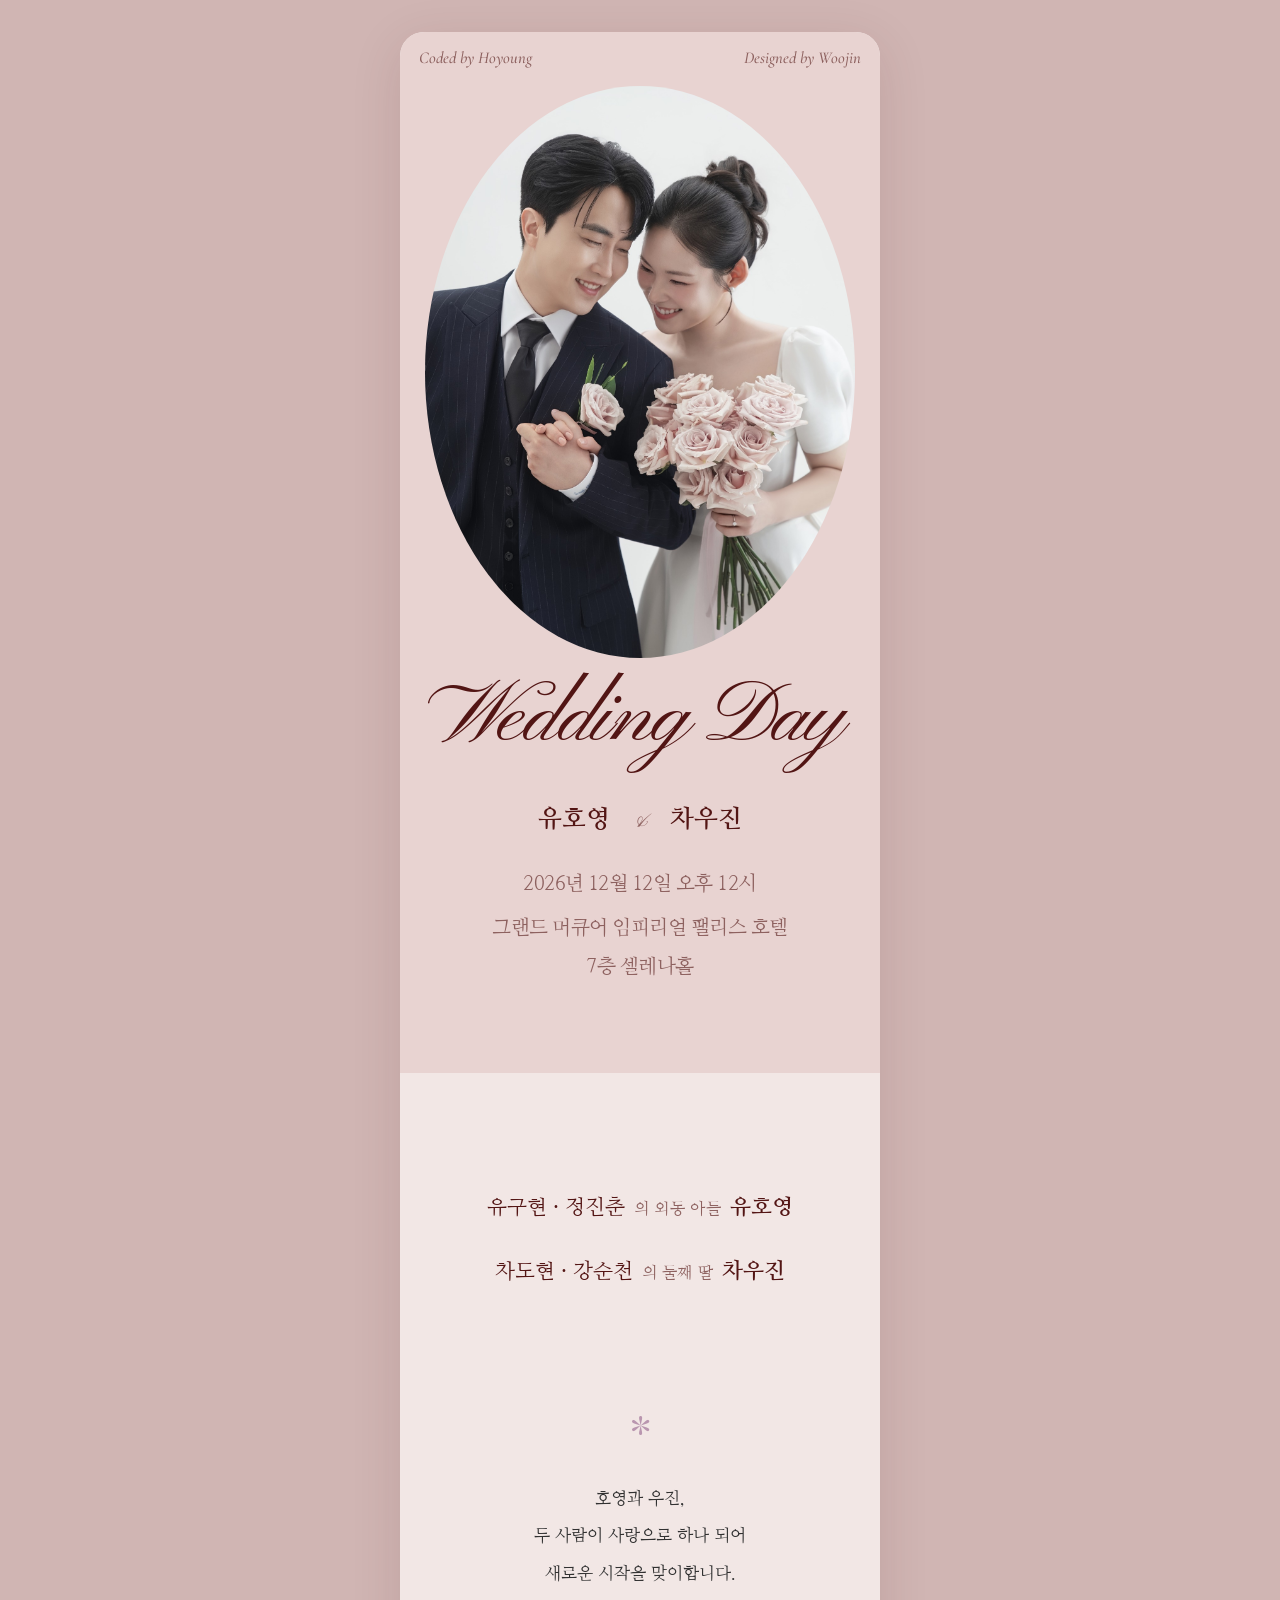
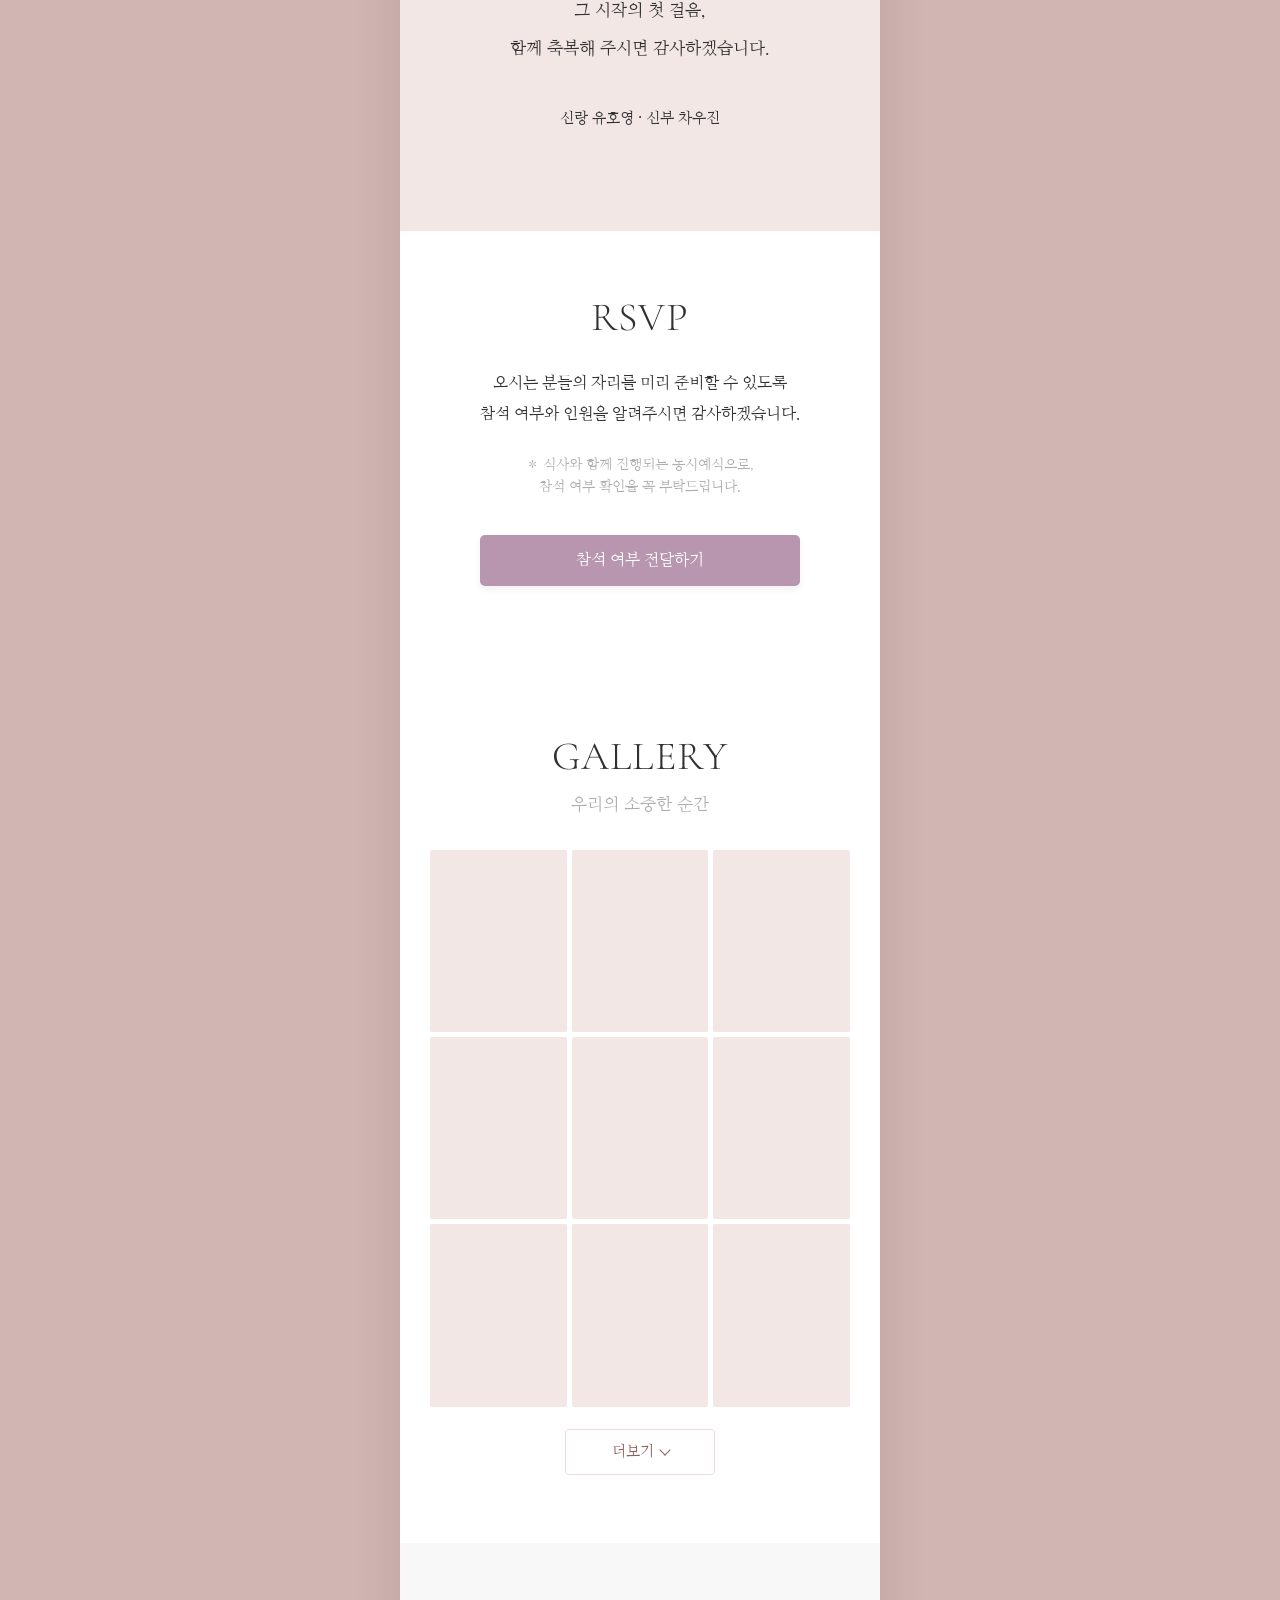
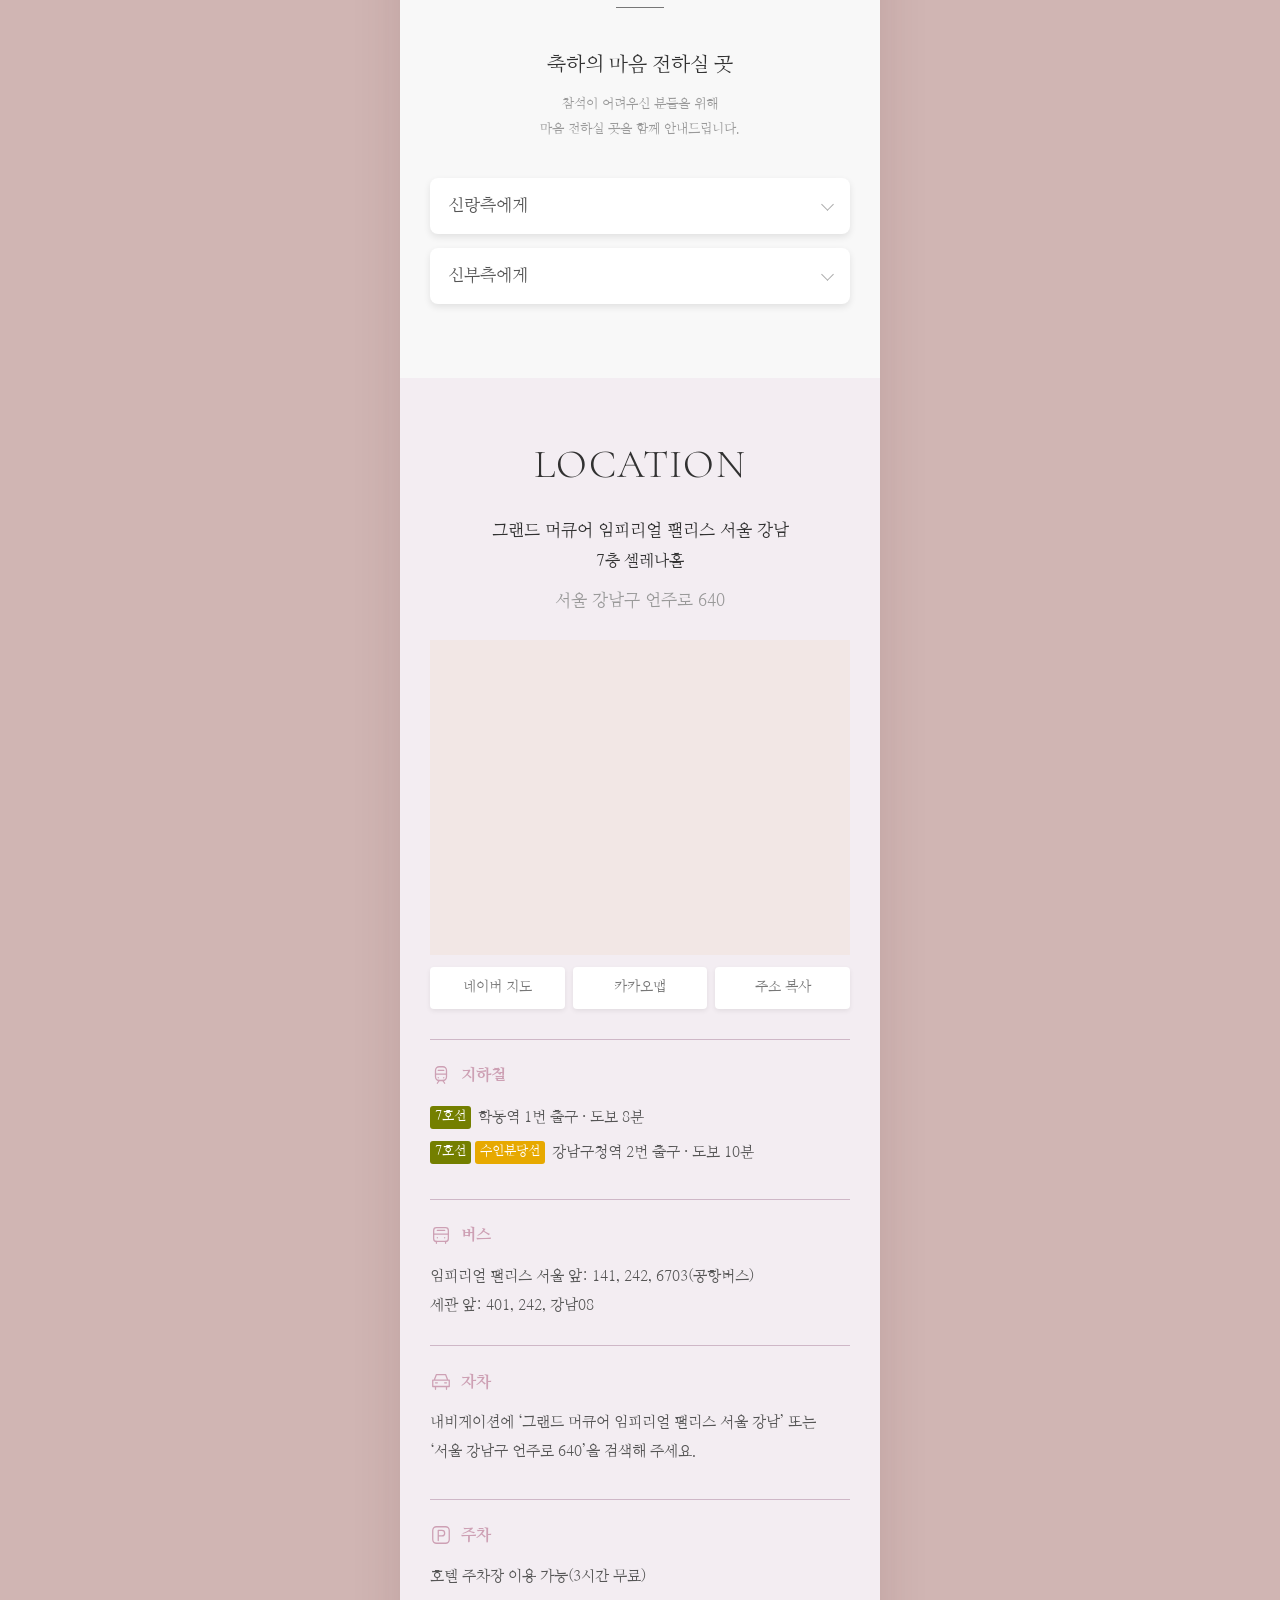
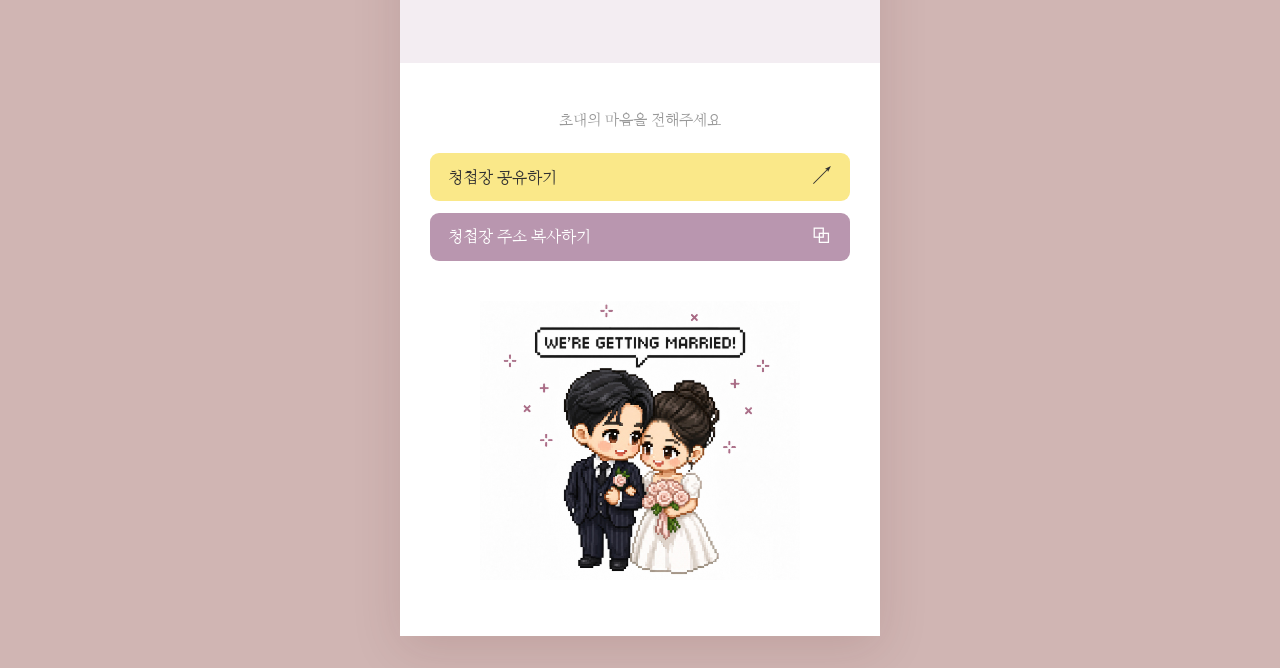
==== index.html @ f1e8968b "Add files via upload" ====
<!doctype html><html lang="ko"><head><meta charset="utf-8"><meta name="viewport" content="width=device-width,initial-scale=1"><title>호영과 우진, 결혼합니다</title><meta name="description" content="유호영 · 차우진의 결혼식에 초대합니다. 2026년 12월 12일 토요일 오후 12시, 그랜드 머큐어 임피리얼 팰리스 호텔 7층 셀레나홀.">
<link rel="canonical" href="https://hoyoung-woojin.github.io/wedding-invitation/">
<meta property="og:type" content="website"><meta property="og:locale" content="ko_KR"><meta property="og:title" content="호영과 우진, 결혼합니다"><meta property="og:description" content="2026년 12월 12일 토요일 오후 12시 · 그랜드 머큐어 임피리얼 팰리스 호텔 7층 셀레나홀"><meta property="og:url" content="https://hoyoung-woojin.github.io/wedding-invitation/"><meta property="og:image" content="https://hoyoung-woojin.github.io/wedding-invitation/images/share-card.png"><meta property="og:image:width" content="1200"><meta property="og:image:height" content="630"><meta property="og:image:alt" content="호영과 우진의 결혼식, 2026년 12월 12일 오후 12시"><meta name="twitter:card" content="summary_large_image"><meta name="twitter:title" content="호영과 우진, 결혼합니다"><meta name="twitter:description" content="2026년 12월 12일 토요일 오후 12시"><meta name="twitter:image" content="https://hoyoung-woojin.github.io/wedding-invitation/images/share-card.png">
<style>

@import url('https://fonts.googleapis.com/css2?family=Cormorant:ital,wght@1,500&family=Cormorant+Garamond:wght@300&family=Pinyon+Script&display=swap');

@import url('https://fonts.googleapis.com/css2?family=Nanum+Myeongjo:wght@400;700;800&display=swap');



*{box-sizing:border-box}body{margin:0;background:#d0b5b3;color:#531514;font-family:Georgia,'Noto Serif KR',serif}main{max-width:480px;margin:32px auto;background:#f2e7e5;border-radius:24px 24px 0 0;min-height:90vh;text-align:center;box-shadow:0 12px 50px #53151420}header{padding:70px 24px;background:#e8d3d1;border-radius:inherit}h1{font-size:calc(48px + 2pt);font-weight:400;font-style:italic;margin:12px 0 32px}h2{font-weight:400}p{line-height:1.8}section{padding:38px 24px;background:white}button,input,select,textarea{font:inherit}button{cursor:pointer;min-height:46px;padding:10px 18px;border-radius:9px;border:1px solid #8d615f;background:white;color:#531514}button.primary{background:#8d615f;color:white;border-color:#8d615f}dialog{width:min(440px,calc(100% - 28px));max-height:90dvh;border:0;border-radius:16px;padding:26px;color:#313131;background:#fff;overflow:auto}dialog::backdrop{background:rgba(0,0,0,.5)}dialog h2{text-align:center;margin-top:0;font-size:calc(30px + 2pt)}label{display:block;margin:16px 0 6px;font-size:calc(14px + 2pt)}input,select,textarea{display:block;width:100%;border:1px solid #d9cfcc;border-radius:7px;padding:12px;background:white;color:#313131}fieldset{padding:0;border:0;margin:14px 0}legend{font-size:calc(14px + 2pt);margin-bottom:7px}.options{display:flex;gap:8px}.options label{flex:1;margin:0;display:flex;align-items:center;gap:7px;padding:12px;border:1px solid #d9cfcc;border-radius:7px}.options input{width:auto}small{display:block;line-height:1.6;color:#777}.actions{display:flex;gap:10px;margin-top:22px}.actions button{flex:1}.consent{display:flex;align-items:flex-start;gap:8px;line-height:1.5}.consent input{width:auto;margin-top:4px}#status{line-height:1.6;font-size:calc(14px + 2pt)}button:disabled{opacity:.6;cursor:wait}[hidden]{display:none!important}@media(max-width:500px){main{margin:0;border-radius:0}header{padding-top:54px}}







body{font-family:'Nanum Myeongjo',serif}header h1{font-family:'Pinyon Script',cursive;font-style:normal;color:#521514;font-size:calc(64px + 2pt)}header h2{font-weight:700;font-size:calc(22px + 2pt)}header p{color:#8d615f;font-size:calc(14px + 2pt)}.credits{display:flex;justify-content:space-between;font-family:'Cormorant',serif;font-style:italic;font-size:calc(16px + 2pt);color:#8d615f;margin-bottom:35px}section h2{font-family:'Cormorant Garamond',serif;font-size:calc(38px + 2pt);font-weight:300;color:#313131}section p{font-size:calc(14px + 2pt);color:#313131}section small{color:#aeaeae}dialog{background:#f8f8f8;border-radius:5px;padding:30px 22px 22px;width:min(400px,calc(100% - 32px));max-height:88dvh}dialog h2{font-size:calc(19px + 2pt);margin:2px 0 14px}dialog>.intro{text-align:center;color:#b996af;font-size:calc(12px + 2pt);margin-bottom:24px}label,legend{color:#777;font-size:calc(12px + 2pt)}input,textarea{border:1px solid #eee;border-radius:5px;box-shadow:0 2px 5px #00000012;font-size:calc(14px + 2pt)}.options label{position:relative;justify-content:center;background:white;border-color:#eee;box-shadow:0 2px 5px #00000018;color:#999;font-size:calc(13px + 2pt)}.options label:has(input:checked){background:#b996af;border-color:#b996af;color:white}.options input{position:absolute;width:1px;height:1px;opacity:0}.options label:focus-within{outline:2px solid #8d615f;outline-offset:2px}button.primary{background:#b996af;border-color:#b996af}button{border-radius:5px}button:focus-visible{outline:2px solid #531514;outline-offset:3px}.counter{display:flex;align-items:center;justify-content:space-between;background:white;padding:10px 12px;border:1px solid #eee;border-radius:5px}.counter span{font-size:calc(13px + 2pt)}.counter-controls{display:flex;align-items:center;gap:15px}.counter button{padding:0;width:44px;min-height:44px;font-size:calc(22px + 2pt);color:#8d615f;border-color:#d0b5b3}.counter output{min-width:25px;text-align:center;font-size:calc(17px + 2pt)}.counter button:disabled{opacity:.35;cursor:default}#total{font-size:calc(12px + 2pt);color:#8d615f;margin:8px 0 14px}.privacy{margin-top:14px;font-size:calc(10px + 2pt)}.consent{font-size:calc(11px + 2pt)}.actions{margin-top:16px}.actions button{font-size:calc(13px + 2pt)}.actions #close{flex:0 0 80px;border-color:#ddd;color:#777}#status:empty{display:none}@media(max-width:500px){dialog{padding:26px 18px 18px}header h1{font-size:calc(58px + 2pt)}}



#welcome{width:min(360px,calc(100% - 40px));padding:38px 22px 16px;text-align:center;background:#fafafa;box-shadow:0 10px 35px #00000020}#welcome h2{color:#b996af;font-size:calc(21px + 2pt);margin:4px 0 16px}.welcome-note{color:#999;font-size:calc(13px + 2pt);line-height:1.8;margin:0 0 26px}.wedding-card{background:#e7dce8;padding:20px 18px 24px;border-radius:5px;color:#827b82;font-size:calc(14px + 2pt);line-height:1.9}.wedding-card .couple{font-size:calc(14px + 2pt);color:#555;margin:2px 0 18px}.couple span{padding:0 8px}.wedding-card hr{border:0;border-top:1px solid #d9ccdc;margin:0 0 18px}.wedding-card p{margin:16px 0}.wedding-card .primary{display:block;width:100%;margin-top:22px;font-size:calc(14px + 2pt)}#welcome-close{border:0;background:transparent;color:#999;margin:14px auto 0;min-width:90px;font-size:calc(14px + 2pt)}



.consent{display:grid;grid-template-columns:16px minmax(0,1fr);align-items:center;column-gap:8px;line-height:1.6;min-height:28px}.consent input[type="checkbox"]{display:block;width:16px;height:16px;min-width:16px;margin:0;padding:0;box-shadow:none;border-radius:0;accent-color:#b996af}.consent span{display:block;margin:0;padding:0}



/* iPhone: keep editable controls at 16px to avoid focus zoom. */

#form input:not([type="checkbox"]):not([type="radio"]):not([type="hidden"]),#form textarea,#form select{font-size:calc(16px + 2pt)}

.privacy{display:block;width:100%;margin:18px 0 0;padding:0;font-size:calc(10px - 1pt + 2pt);color:#aaa;line-height:1.8;text-align:justify;overflow-wrap:anywhere}

@keyframes popup-fade-in{from{opacity:0;transform:translateY(8px)}to{opacity:1;transform:translateY(0)}}

@keyframes backdrop-fade-in{from{background-color:rgba(0,0,0,0)}to{background-color:rgba(0,0,0,.5)}}

dialog[open]{animation:popup-fade-in .4s ease-out both}dialog[open]::backdrop{animation:backdrop-fade-in .4s ease-out both}

@media(prefers-reduced-motion:reduce){dialog[open],dialog[open]::backdrop{animation:none}}



#phone::placeholder{font-size:calc(13px + 2pt);opacity:1;color:#999}

.privacy{padding:0 5px;letter-spacing:-.3px;word-break:keep-all;overflow-wrap:normal;text-align:justify}


/* 본문 1차: RSVP 모달 스타일은 기존 최종본 유지 */
.cover{padding:22px 26px 56px;background:#e8d3d1}.cover .credits{font-size:calc(17px + 2pt);margin:0 0 22px;gap:12px}.cover-photo{width:100%;max-width:320px;aspect-ratio:3/4;margin:0 auto;overflow:hidden;border-radius:50%;background:#f3e9e7;position:relative}.cover-photo img{display:block;width:100%;height:100%;object-fit:cover;object-position:center}.photo-placeholder{height:100%;display:flex;flex-direction:column;align-items:center;justify-content:center;gap:18px;color:#b18f8c;font-size:calc(12px + 2pt);letter-spacing:.03em;background:radial-gradient(ellipse at 40% 30%,#fff8f4,#eddbd7)}.photo-initials{font-family:'Cormorant',serif;font-style:italic;font-size:calc(52px + 2pt);font-weight:500;letter-spacing:0}.cover h1{position:relative;font-family:'Pinyon Script',cursive;font-size:calc(clamp(48px,13vw,66px) + 2pt);font-weight:400;line-height:1.15;margin:-12px 0 24px;color:#521514}.cover h2{font-size:calc(19px + 2pt);font-weight:700;margin:0 0 18px}.name-divider{font-family:'Cormorant',serif;font-style:italic;font-weight:500;font-size:calc(18px + 2pt);margin:0 9px}.cover p{font-size:calc(12px + 2pt);line-height:1.9;color:#8d615f}.cover-date{margin:0 0 7px}.cover-venue{margin:0}.family{background:#f2e7e5;padding:46px 16px 24px}.family p{display:flex;align-items:baseline;justify-content:center;gap:6px;flex-wrap:wrap;font-size:calc(12px + 2pt);line-height:1.9;color:#531514;margin:9px 0}.family .relationship{font-size:calc(10px + 2pt);color:#8d615f}.family strong{font-size:calc(13px + 2pt);font-weight:700}.invitation{background:#f2e7e5;padding:32px 18px 60px}.invitation-star{display:block;color:#b996af;font-size:calc(29px + 2pt);margin-bottom:23px}.invitation p{font-size:calc(14px + 2pt);line-height:2.1;color:#313131;margin:0}.invitation .signature{font-size:calc(12px + 2pt);margin-top:25px}.rsvp-section{padding:48px 20px 52px}.rsvp-section h2{margin:0 0 22px}.rsvp-section p{font-size:calc(13px + 2pt);line-height:1.9}.rsvp-section small{font-size:calc(11px + 2pt)}.rsvp-section button{width:min(100%,300px);margin-top:12px;font-size:calc(13px + 2pt)}
@media(max-width:500px){.cover{padding:20px 24px 48px}.cover .credits{font-size:calc(15px + 2pt)}.cover-photo{max-width:300px}.cover h1{font-size:calc(clamp(44px,13vw,62px) + 2pt)}.cover h2{font-size:calc(18px + 2pt)}}

.gallery-section{background:#fff;padding:48px 20px 52px}.gallery-section h2{margin:0 0 12px}.gallery-caption{font-size:calc(11px!important + 2pt);color:#aeaeae!important;margin:0 0 25px}.gallery-grid{display:grid;grid-template-columns:repeat(3,minmax(0,1fr));gap:6px}.gallery-thumb{border:0;border-radius:2px;padding:0;min-height:0;aspect-ratio:3/4;overflow:hidden;display:block;width:100%;background:#f2e7e5}.gallery-thumb img{display:block;width:100%;height:100%;object-fit:cover}.gallery-placeholder{width:100%;height:100%;display:flex;flex-direction:column;align-items:center;justify-content:center;gap:9px;background:linear-gradient(145deg,#f6edeb,#e8d3d1);color:#9f7f7c;font-size:calc(9px + 2pt)}.gallery-placeholder span{font-family:'Cormorant Garamond',serif;font-size:calc(27px + 2pt);font-weight:300}.gallery-thumb:nth-child(3n+2) .gallery-placeholder{background:linear-gradient(145deg,#eee7ed,#e1d2df)}#gallery-more{display:block;border:1px solid #e9dedc;border-radius:4px;margin:22px auto 0;padding:10px 22px;color:#8d615f;font-size:calc(12px + 2pt);width:150px}.gallery-reveal{animation:gallery-reveal .4s ease both}@keyframes gallery-reveal{from{opacity:0;transform:translateY(8px)}to{opacity:1;transform:translateY(0)}}#photo-modal{width:100vw;max-width:none;height:100dvh;max-height:none;margin:0;border-radius:0;padding:0;background:#171417;color:#fff;overflow:hidden}#photo-modal::backdrop{background:#171417}.photo-toolbar{position:absolute;top:0;left:0;right:0;z-index:2;display:flex;align-items:center;justify-content:space-between;padding:calc(10px + env(safe-area-inset-top)) 18px 10px;background:linear-gradient(#0008,transparent);font-size:calc(13px + 2pt)}.photo-toolbar button,.photo-navigation button{border:0;background:#ffffff15;color:white;min-height:44px;border-radius:4px}.photo-toolbar button{font-size:calc(13px + 2pt)}#photo-stage{width:100%;height:100%;display:flex;align-items:center;justify-content:center;padding:75px 18px 85px;touch-action:pan-y;user-select:none}#photo-stage img{display:block;max-width:100%;max-height:100%;object-fit:contain}#photo-stage .gallery-placeholder{width:min(100%,440px);height:auto;aspect-ratio:3/4;max-height:100%;border-radius:3px;font-size:calc(13px + 2pt)}#photo-stage .gallery-placeholder span{font-size:calc(60px + 2pt)}.photo-navigation{position:absolute;bottom:calc(20px + env(safe-area-inset-bottom));left:0;right:0;display:flex;justify-content:center;gap:26px}.photo-navigation button{width:54px;font-size:calc(30px + 2pt);padding:0}
@media(prefers-reduced-motion:reduce){.gallery-reveal{animation:none}}

.account-section{padding:48px 24px 50px;background:#f2e7e5;color:#531514}.account-section #account-heading{font-family:'Nanum Myeongjo',serif;font-size:calc(20px + 2pt);color:#531514;font-weight:400;margin:0 0 18px}.account-intro{font-size:calc(12px!important + 2pt);color:#8d615f!important;margin:0 0 28px}.account-group{border:1px solid #dfcecb;border-radius:5px;background:#fbf7f6;margin:10px 0;text-align:left;overflow:hidden}.account-group summary{display:flex;align-items:center;justify-content:space-between;cursor:pointer;list-style:none;padding:16px 18px;min-height:50px;font-size:calc(13px + 2pt);color:#531514}.account-group summary::-webkit-details-marker{display:none}.account-group summary::after{content:'+';font-size:calc(19px + 2pt);color:#8d615f}.account-group[open] summary::after{content:'−'}.account-group summary:focus-visible{outline:2px solid #8d615f;outline-offset:-3px}.account-list{padding:0 16px}.account-row{display:grid;grid-template-columns:minmax(0,1fr) auto;gap:12px;align-items:center;padding:15px 0;border-top:1px solid #eadeda}.account-person{display:block;color:#531514;font-size:calc(12px + 2pt);margin-bottom:7px}.account-number{display:block;color:#8d615f;font-size:calc(12px + 2pt);line-height:1.6;overflow-wrap:anywhere}.account-copy{padding:7px 12px;min-height:44px;border:1px solid #d8c4c1;color:#8d615f;background:transparent;font-size:calc(11px + 2pt)}.account-pending{font-size:calc(11px + 2pt);color:#aaa}.account-status{font-size:calc(12px!important + 2pt);color:#8d615f!important;line-height:1.7;margin:14px 0 0}.account-status:empty{display:none}#account-manual{text-align:left;margin-top:12px}#account-manual label{font-size:calc(11px + 2pt);color:#8d615f}#account-copy-text{font-size:calc(16px + 2pt);user-select:text}

.location-section{background:#fff;padding:48px 24px 52px}.location-section h2{margin:0 0 24px}.location-venue{font-size:calc(14px!important + 2pt);line-height:1.9;color:#313131!important;margin:0 0 10px}.location-venue span{font-size:calc(13px + 2pt)}.location-address{font-size:calc(12px!important + 2pt);color:#999!important;margin:0 0 24px}.location-map{width:100%;aspect-ratio:4/3;background:#f2e7e5;border-radius:4px;overflow:hidden}.location-map iframe{border:0;width:100%;height:100%;display:block}.map-buttons{display:grid;grid-template-columns:repeat(3,minmax(0,1fr));gap:6px;margin-top:12px}.map-buttons a,.map-buttons button{display:flex;align-items:center;justify-content:center;min-height:44px;padding:8px 3px;border:1px solid #e5d8d5;border-radius:4px;background:#fff;color:#8d615f;text-decoration:none;font-family:inherit;font-size:calc(11px + 2pt)}.map-buttons a:focus-visible,.hotel-phone:focus-visible{outline:2px solid #8d615f;outline-offset:3px}#location-status{font-size:calc(11px!important + 2pt);color:#8d615f!important;margin:12px 0 0}#location-status:empty{display:none}#address-manual{text-align:left;margin-top:10px}#address-copy-text{font-size:calc(16px + 2pt);user-select:text}.transport-info{text-align:left;margin-top:24px}.transport-block{padding:21px 0;border-bottom:1px solid #eee5e3}.transport-block h3{font-size:calc(13px + 2pt);font-weight:700;color:#531514;margin:0 0 11px}.transport-block p{font-size:calc(12px + 2pt);line-height:1.9;color:#777;margin:7px 0;word-break:keep-all}.line-badge{display:inline-block;border-radius:3px;padding:0 5px;margin:0 2px 3px 0;color:white;font-size:calc(10px + 2pt);line-height:1.8}.line-seven{background:#747f00}.line-bundang{background:#e7a900}.hotel-phone{display:inline-block;margin-top:22px;font-size:calc(11px + 2pt);text-decoration:none;color:#999;min-height:44px;padding:12px}

.share-section{background:#f2e7e5;padding:36px 24px 50px}.share-section #share-heading{font-family:'Nanum Myeongjo',serif;color:#8d615f;font-size:calc(14px + 2pt);font-weight:400;margin:0 0 23px}.share-buttons{display:grid;gap:10px;max-width:300px;margin:auto}.share-buttons button{font-size:calc(13px + 2pt);min-height:46px}.share-buttons #copy-invitation{color:#8d615f;border-color:#d8c4c1;background:transparent}#share-status{font-size:calc(11px!important + 2pt);color:#8d615f!important;line-height:1.7;margin:16px 0 0}#share-status:empty{display:none}#share-manual{text-align:left;margin-top:12px}#share-copy-text{font-size:calc(16px + 2pt);user-select:text}
</style><link rel="stylesheet" href="design.css"></head><body><main>
<header class="cover" aria-label="결혼식 안내">
  <div class="credits"><span>Coded by Hoyoung</span><span>Designed by Woojin</span></div>
  <div class="cover-photo" id="cover-photo">
    <img class="cover-portrait" src="images/cover-photo.jpg" alt="꽃다발을 들고 함께 웃는 호영과 우진" fetchpriority="high">
  </div>
  <h1>Wedding Day</h1>
  <h2>유호영 <span class="name-divider">&amp;</span> 차우진</h2>
  <p class="cover-date">2026년 12월 12일 오후 12시</p>
  <p class="cover-venue">그랜드 머큐어 임피리얼 팰리스 호텔<br>7층 셀레나홀</p>
</header>
<section class="family" aria-label="양가 혼주 정보">
  <p><span class="parents">유구현 · 정진춘</span><span class="relationship">의 외동 아들</span><strong>유호영</strong></p>
  <p><span class="parents">차도현 · 강순천</span><span class="relationship">의 둘째 딸</span><strong>차우진</strong></p>
</section>
<section class="invitation" aria-label="모시는 글">
  <span class="invitation-star" aria-hidden="true">✽</span>
  <p>호영과 우진,<br>두 사람이 사랑으로 하나 되어<br>새로운 시작을 맞이합니다.<br>그 시작의 첫 걸음,<br>함께 축복해 주시면 감사하겠습니다.</p>
  <p class="signature">신랑 유호영 · 신부 차우진</p>
</section>
<section class="rsvp-section" aria-labelledby="rsvp-heading"><h2 id="rsvp-heading">RSVP</h2><p>오시는 분들의 자리를 미리 준비할 수 있도록<br>참석 여부와 인원을 알려주시면 감사하겠습니다.</p><small>✽ 식사와 함께 진행되는 동시예식으로,<br>참석 여부 확인을 꼭 부탁드립니다.</small><p><button class="primary" id="open">참석 여부 전달하기</button></p></section>
<section class="gallery-section" aria-labelledby="gallery-heading"><h2 id="gallery-heading">Gallery</h2><p class="gallery-caption">우리의 소중한 순간</p><div class="gallery-grid" id="gallery-grid"></div><button type="button" id="gallery-more" aria-expanded="false" aria-controls="gallery-grid">더보기 <span class="gallery-chevron" aria-hidden="true"></span></button></section>
<section class="account-section" aria-labelledby="account-heading"><h2 id="account-heading">축하의 마음 전하실 곳</h2><p class="account-intro">참석이 어려우신 분들을 위해<br>마음 전하실 곳을 함께 안내드립니다.</p><div id="account-groups"></div><p id="account-status" class="account-status" role="status" aria-live="polite"></p><div id="account-manual" hidden><label for="account-copy-text">아래 계좌번호를 길게 눌러 복사해 주세요.</label><input id="account-copy-text" type="text" readonly aria-label="직접 복사할 계좌번호"></div></section>
<section class="location-section" aria-labelledby="location-heading"><h2 id="location-heading">Location</h2><p class="location-venue">그랜드 머큐어 임피리얼 팰리스 서울 강남<br><span>7층 셀레나홀</span></p><p class="location-address">서울 강남구 언주로 640</p><div class="location-map"><iframe title="예식장 위치 지도" src="https://maps.google.com/maps?q=%EA%B7%B8%EB%9E%9C%EB%93%9C%20%EB%A8%B8%ED%81%90%EC%96%B4%20%EC%9E%84%ED%94%BC%EB%A6%AC%EC%96%BC%20%ED%8C%B0%EB%A6%AC%EC%8A%A4%20%EC%84%9C%EC%9A%B8%20%EA%B0%95%EB%82%A8%20%EC%84%9C%EC%9A%B8%20%EA%B0%95%EB%82%A8%EA%B5%AC%20%EC%96%B8%EC%A3%BC%EB%A1%9C%20640&amp;output=embed&amp;hl=ko" loading="lazy" referrerpolicy="no-referrer-when-downgrade" allowfullscreen></iframe></div><div class="map-buttons"><a href="https://map.naver.com/p/search/%EA%B7%B8%EB%9E%9C%EB%93%9C%20%EB%A8%B8%ED%81%90%EC%96%B4%20%EC%9E%84%ED%94%BC%EB%A6%AC%EC%96%BC%20%ED%8C%B0%EB%A6%AC%EC%8A%A4%20%EC%84%9C%EC%9A%B8%20%EA%B0%95%EB%82%A8%20%EC%84%9C%EC%9A%B8%20%EA%B0%95%EB%82%A8%EA%B5%AC%20%EC%96%B8%EC%A3%BC%EB%A1%9C%20640" target="_blank" rel="noopener noreferrer">네이버 지도</a><a href="https://map.kakao.com/?q=%EA%B7%B8%EB%9E%9C%EB%93%9C%20%EB%A8%B8%ED%81%90%EC%96%B4%20%EC%9E%84%ED%94%BC%EB%A6%AC%EC%96%BC%20%ED%8C%B0%EB%A6%AC%EC%8A%A4%20%EC%84%9C%EC%9A%B8%20%EA%B0%95%EB%82%A8%20%EC%84%9C%EC%9A%B8%20%EA%B0%95%EB%82%A8%EA%B5%AC%20%EC%96%B8%EC%A3%BC%EB%A1%9C%20640" target="_blank" rel="noopener noreferrer">카카오맵</a><button type="button" id="copy-address">주소 복사</button></div><p id="location-status" role="status" aria-live="polite"></p><div id="address-manual" hidden><label for="address-copy-text">아래 주소를 길게 눌러 복사해 주세요.</label><input id="address-copy-text" readonly value="서울 강남구 언주로 640" aria-label="직접 복사할 예식장 주소"></div><div class="transport-info"><div class="transport-block"><h3><svg class="transport-icon" viewBox="0 0 24 24" fill="none" stroke="currentColor" stroke-width="1.4" stroke-linecap="round" stroke-linejoin="round" aria-hidden="true"><rect x="6" y="3" width="12" height="15" rx="4"/><path d="M6 11h12M9 7h6M8 21l2-3m6 3-2-3"/><path d="M9 15h.01M15 15h.01"/></svg><span>지하철</span></h3><p class="subway-row"><span class="subway-lines"><span class="line-badge line-seven">7호선</span></span><span class="subway-description">학동역 1번 출구 · 도보 8분</span></p><p class="subway-row"><span class="subway-lines"><span class="line-badge line-seven">7호선</span><span class="line-badge line-bundang">수인분당선</span></span><span class="subway-description">강남구청역 2번 출구 · 도보 10분</span></p></div><div class="transport-block"><h3><svg class="transport-icon" viewBox="0 0 24 24" fill="none" stroke="currentColor" stroke-width="1.4" stroke-linecap="round" stroke-linejoin="round" aria-hidden="true"><rect x="4" y="4" width="16" height="15" rx="3"/><path d="M4 11h16M8 7h8M7 19v2m10-2v2M8 15h.01M16 15h.01"/></svg><span>버스</span></h3><p>임피리얼 팰리스 서울 앞: 141, 242, 6703(공항버스)</p><p>세관 앞: 401, 242, 강남08</p></div><div class="transport-block"><h3><svg class="transport-icon" viewBox="0 0 24 24" fill="none" stroke="currentColor" stroke-width="1.4" stroke-linecap="round" stroke-linejoin="round" aria-hidden="true"><path d="m5 10 2-5h10l2 5M3 11h18v7H3zM6 18v3m12-3v3M6 14h2m8 0h2"/></svg><span>자차</span></h3><p>내비게이션에 ‘그랜드 머큐어 임피리얼 팰리스 서울 강남’ 또는 ‘서울 강남구 언주로 640’을 검색해 주세요.</p></div><div class="transport-block"><h3><svg class="transport-icon" viewBox="0 0 24 24" fill="none" stroke="currentColor" stroke-width="1.4" stroke-linecap="round" stroke-linejoin="round" aria-hidden="true"><rect x="3" y="3" width="18" height="18" rx="4"/><path d="M9 18V7h4a3 3 0 0 1 0 6H9"/></svg><span>주차</span></h3><p>호텔 주차장 이용 가능(3시간 무료)</p></div></div></section><section class="share-section" aria-labelledby="share-heading"><h2 id="share-heading">초대의 마음을 전해주세요</h2><div class="share-buttons"><button type="button" class="primary" id="share-invitation"><span class="share-button-label">청첩장 공유하기</span></button><button type="button" id="copy-invitation"><span class="share-button-label">청첩장 주소 복사하기</span></button></div><p id="share-status" role="status" aria-live="polite"></p><div id="share-manual" hidden><label for="share-copy-text">아래 주소를 길게 눌러 복사해 주세요.</label><input id="share-copy-text" type="text" readonly aria-label="청첩장 주소"></div></section><section class="ending-section" aria-label="결혼 소식"><img src="images/wedding-ending.jpg" alt="WE’RE GETTING MARRIED! 꽃다발을 든 신랑 신부의 픽셀 그림" loading="lazy" draggable="false" width="1254" height="1254"></section></main>

<dialog id="photo-modal" aria-label="갤러리 사진 확대"><div class="photo-toolbar"><span id="photo-position" aria-live="polite"></span><button type="button" id="photo-close" aria-label="사진 확대 닫기">닫기</button></div><div id="photo-stage"></div><div class="photo-navigation"><button type="button" id="photo-prev" aria-label="이전 사진">‹</button><button type="button" id="photo-next" aria-label="다음 사진">›</button></div></dialog>
<dialog id="welcome" aria-labelledby="welcome-title"><h2 id="welcome-title">참석 의사 체크</h2><p class="welcome-note">* 식사와 함께 진행되는 동시예식으로,<br>참석 여부 확인을 꼭 부탁드립니다.</p><div class="wedding-card"><p class="couple">신랑 유호영 <span aria-hidden="true">♥</span> 신부 차우진</p><hr><p>2026년 12월 12일<br>토요일 오후 12시</p><p>그랜드 머큐어 임피리얼 팰리스 호텔<br>7층 셀레나홀</p><button type="button" class="primary" id="welcome-next">참석 의사 체크하기</button></div><button type="button" id="welcome-close">닫기</button></dialog>

<dialog id="modal" aria-labelledby="title"><h2 id="title">참석 의사 체크하기</h2><small class="intro">한 분 한 분을 소중히 모실 수 있도록<br>참석 여부와 인원을 알려주시면 감사하겠습니다.</small><form id="form">

<fieldset><legend>어느 분의 하객이신가요? *</legend><div class="options"><label><input type="radio" name="side" value="신랑측" required>신랑</label><label><input type="radio" name="side" value="신부측" required>신부</label></div></fieldset>

<fieldset><legend>참석하실 수 있나요? *</legend><div class="options"><label><input type="radio" name="attendance" value="참석" required>참석할게요</label><label><input type="radio" name="attendance" value="불참" required>참석이 어려워요</label></div></fieldset>

<label for="name">성함 *</label><input id="name" name="name" required maxlength="40" autocomplete="name">

<div id="companions" hidden><label id="count-label">참석 인원을 알려주세요.</label><div class="counter" role="group" aria-labelledby="count-label"><span>참석 인원 (본인 포함)</span><div class="counter-controls"><button type="button" id="minus" aria-label="참석 인원 한 명 줄이기">−</button><output id="count-display" aria-live="polite">1</output><button type="button" id="plus" aria-label="참석 인원 한 명 늘리기">+</button></div></div><input id="count" name="companion_count" type="hidden" value="0"></div><p id="total" aria-live="polite">참석 여부를 선택해 주세요.</p>

<label for="phone">동명이인 구분을 위해 휴대폰 번호 뒤 4자리를 알려주세요. *</label><input id="phone" name="phone_last4" required inputmode="numeric" pattern="[0-9]{4}" minlength="4" maxlength="4" placeholder="휴대폰 번호 뒤 4자리" autocomplete="off">

<label for="message">전달사항 (선택)</label><textarea id="message" name="message" maxlength="500" rows="2"></textarea>

<small class="privacy">수집 목적: 참석자 식별. 항목: 참석 여부, 성함, 연락처 뒤 4자리, 동행인원, 전달사항. 보유기간: 예식 종료 후 30일까지. 동의하지 않으면 온라인 제출이 어렵습니다.</small>

<label class="consent"><input type="checkbox" id="consent" required checked><span>개인정보 수집·이용에 동의합니다. *</span></label>

<p id="status" role="status" aria-live="polite"></p><div class="actions"><button id="close" type="button">닫기</button><button id="submit" class="primary" type="submit">체크 완료하기</button></div></form></dialog>

<dialog id="share-help" aria-labelledby="share-help-title"><h2 id="share-help-title">청첩장 공유하기</h2><p id="share-help-message"></p><div class="share-help-actions"><a id="share-open-browser" target="_blank" rel="noopener noreferrer">새 창에서 열기</a><button type="button" id="share-help-copy">청첩장 링크 복사</button><button type="button" id="share-help-close">닫기</button></div></dialog>
<script src="image-protection.js"></script>
<script src="share.js"></script>
<script src="location.js"></script>
<script src="accounts.js"></script>
<script src="gallery.js"></script>
<script src="config.js"></script>
<script src="rsvp-connection.js"></script>
<script>

const modal=document.querySelector('#modal'), form=document.querySelector('#form'), statusEl=document.querySelector('#status'), submit=document.querySelector('#submit'), count=document.querySelector('#count');

let busy=false;

let welcomeTimer=null;

let welcomeTriggered=false;

function onFirstScroll(){

  if(welcomeTriggered)return;

  welcomeTriggered=true;

  window.removeEventListener('scroll',onFirstScroll);

  welcomeTimer=setTimeout(()=>{if(!modal.open&&!welcome.open){welcome.showModal();document.body.style.overflow='hidden'}},2000);

}

const welcome=document.querySelector('#welcome');

function closeWelcome(){welcome.close();document.body.style.overflow='';document.querySelector('#open').focus()}

document.querySelector('#welcome-close').onclick=closeWelcome;

document.querySelector('#welcome-next').onclick=()=>{welcome.close();openModal()};

welcome.addEventListener('cancel',e=>{e.preventDefault();closeWelcome()});



function openModal(){welcomeTriggered=true;window.removeEventListener('scroll',onFirstScroll);clearTimeout(welcomeTimer);if(welcome.open)welcome.close();if(modal.open)return;modal.showModal();document.body.style.overflow='hidden'}

function closeModal(){if(busy)return;modal.close();document.body.style.overflow='';document.querySelector('#open').focus()}

document.querySelector('#open').onclick=openModal;document.querySelector('#close').onclick=closeModal;

modal.addEventListener('cancel',e=>{e.preventDefault();closeModal()});

const minus=document.querySelector('#minus'),plus=document.querySelector('#plus');

function changeCount(delta){if(busy)return;count.value=Math.max(0,Math.min(20,Number(count.value)+delta));update()}

minus.onclick=()=>changeCount(-1);plus.onclick=()=>changeCount(1);

function update(){document.querySelector('#count-display').textContent=1+Number(count.value);minus.disabled=busy||Number(count.value)<=0;plus.disabled=busy||Number(count.value)>=20;const a=new FormData(form).get('attendance');document.querySelector('#companions').hidden=a!=='참석';count.disabled=a!=='참석';document.querySelector('#total').textContent=a==='참석'?'본인 포함 총 '+(1+Number(count.value||0))+'명':a==='불참'?'총 참석인원 0명':'참석 여부를 선택해 주세요.'}

form.addEventListener('input',update);form.addEventListener('change',update);

function finish(){busy=false;submit.disabled=false;document.querySelector('#close').disabled=false;submit.textContent='체크 완료하기';update()}

form.addEventListener('submit',e=>{e.preventDefault();if(busy||!form.reportValidity())return;

const data=Object.fromEntries(new FormData(form));data.companion_count=data.attendance==='참석'?Number(count.value):0;data.consent=document.querySelector('#consent').checked;

busy=true;update();submit.disabled=true;document.querySelector('#close').disabled=true;submit.textContent='전달 중…';statusEl.textContent='저장 결과를 확인하고 있습니다.';

sendRsvp(data).then(r=>{finish();statusEl.textContent=r.updated?'참석 여부가 수정되었습니다. 총 참석인원 '+r.total_count+'명':'참석 여부가 전달되었습니다. 총 참석인원 '+r.total_count+'명'}).catch(()=>{finish();statusEl.textContent='저장 결과를 확인하지 못했습니다. 같은 정보로 다시 제출해 주세요.'});

});update();window.addEventListener('scroll',onFirstScroll,{passive:true});

</script><script src="snow.js"></script></body></html>
---- design.css ----
/* 한글: 나눔명조. 영문 장식 제목은 각 영역 지정 글꼴 사용. */
body{font-family:'Nanum Myeongjo',serif}
button,input,select,textarea{font-family:inherit}
/* 기획안 1차 디자인. 커버 값은 480px 카드 기준이며 카드 폭에 비례합니다. */
main{container-type:inline-size;overflow:hidden}
.cover{padding:0 0 17.5cqw;background:#e8d3d1}
.cover .credits{padding:16px 4cqw 0;margin:0 0 5.5cqw;font-size:calc(2.9cqw + 2pt);line-height:1.3;font-weight:500;gap:10px}
.cover-photo{width:89.655%;max-width:none;aspect-ratio:650/864;margin:0 auto;border-radius:50%;background:#e8d3d1}
.cover-photo .cover-portrait{display:block;width:100%;height:100%;object-fit:cover;object-position:center;position:static}
.cover h1{transform:translateY(8px);font-family:'Pinyon Script',cursive;font-size:calc(18.2cqw + 2pt);line-height:1.08;font-weight:400;white-space:nowrap;margin:0 0 8.8cqw;letter-spacing:-.03em;color:#521514}
.cover h2{font-size:calc(4.55cqw + 2pt);font-weight:700;margin:0 0 5.4cqw;line-height:1.4;color:#531514}
.cover .name-divider{font-family:'Pinyon Script',cursive;font-size:calc(4.4cqw + 3pt + 2pt);color:#8d615f;font-weight:400;margin:0 2.6cqw}
.cover p{font-size:calc(3.65cqw + 2pt);line-height:1.8;color:#8d615f;letter-spacing:-.025em}
.cover .cover-date{margin:0 0 1.4cqw}
.cover .cover-venue{margin:0;line-height:1.9}
.family{padding:24cqw 4cqw 15cqw;background:#f2e7e5}
.family p{font-size:calc(3.8cqw + 2pt);gap:1.8cqw;line-height:1.8;margin:0;flex-wrap:nowrap;white-space:nowrap}
.family p+p{margin-top:5cqw}
.family .relationship{font-size:calc(2.8cqw + 2pt);color:#8d615f;letter-spacing:.04em}
.family strong{font-size:calc(4cqw + 2pt)}
.invitation{padding:10cqw 6.2cqw 20cqw}
.invitation-star{font-size:calc(32px + 2pt);line-height:1;margin-bottom:35px;font-weight:300}
.invitation p{font-size:calc(14px + 2pt);line-height:2.25;word-break:keep-all}
.invitation .signature{margin-top:34px;font-size:calc(12px + 2pt)}
.rsvp-section,.gallery-section{padding:64px 6.2cqw 68px}
.rsvp-section h2,.gallery-section h2,.location-section h2{font-size:calc(40px + 2pt);line-height:1.1;letter-spacing:.03em}
.gallery-section h2,.location-section h2{text-transform:uppercase}
.rsvp-section h2{margin-bottom:29px}
.rsvp-section p{font-size:calc(13px + 2pt);line-height:2}
.rsvp-section small{font-size:calc(11px + 2pt);color:#aeaeae;margin:24px 0}
.rsvp-section #open{width:100%;max-width:320px;min-height:48px;border:0;box-shadow:0 3px 8px #00000010}
.gallery-caption{margin-bottom:30px}
.gallery-grid{gap:5px}
.account-section{background:#f8f8f8;padding:64px 6.2cqw 60px}
.account-section::before{content:'';display:block;width:48px;border-top:1px solid #777;margin:0 auto 45px}
.account-section #account-heading{font-size:calc(17px + 2pt);color:#313131;margin-bottom:14px}
.account-intro{font-size:calc(12px!important + 2pt);line-height:1.9;color:#999!important;margin-bottom:35px}
.account-group{border:0;background:#fff;border-radius:8px;box-shadow:0 3px 7px #00000018;margin:14px 0}
.account-group summary{padding:18px;min-height:56px;color:#555;font-size:calc(14px + 2pt)}
.account-group summary::after{content:'⌄';font-size:calc(18px + 2pt);color:#aaa}
.account-group[open] summary::after{content:'⌃'}
.account-list{padding:9px;background:#eee7ed}
.account-row{grid-template-columns:minmax(0,1fr);gap:12px;border:0;padding:18px 14px;background:white;border-radius:7px;box-shadow:0 3px 6px #00000012}
.account-row+.account-row{margin-top:9px}
.account-row>div{display:flex;align-items:baseline;justify-content:space-between;gap:10px}
.account-person{font-size:calc(11px + 2pt);color:#555;white-space:nowrap;margin:0}
.account-number{font-size:calc(11px + 2pt);color:#555;text-align:right;word-break:keep-all}
.account-copy{min-height:38px;width:100%;text-align:left;padding:8px 12px;color:#fff;background:#8d615f;border:0;font-size:calc(11px + 2pt)}
.account-copy::after{content:'⧉';float:right;font-size:calc(16px + 2pt);line-height:1}
.account-pending{font-size:calc(10px + 2pt);text-align:right}
.location-section{background:#f3edf2;padding:64px 6.2cqw 40px}
.location-section h2{margin-bottom:30px}
.location-venue{font-size:calc(13px!important + 2pt);line-height:1.8}
.location-address{color:#999!important}
.location-map{border-radius:0}
.map-buttons{gap:8px}
.map-buttons a,.map-buttons button{background:white;border:0;box-shadow:0 2px 5px #00000012;color:#777;min-height:42px}
.transport-info{margin-top:30px}
.transport-block{border-bottom:1px solid #ceb7c7;padding:25px 0}
.transport-block:first-child{border-top:1px solid #ceb7c7}
.transport-block h3{font-size:calc(13px + 2pt);font-weight:400;color:#b996af;margin-bottom:16px}
.transport-block p{font-size:calc(12px + 2pt);line-height:1.95;color:#555}
.share-section{background:#fff;padding:48px 6.2cqw 60px}
.share-section #share-heading{color:#999;font-size:calc(12px + 2pt)}
.share-buttons{max-width:none;gap:12px}
.share-buttons button{min-height:48px;border:0;border-radius:9px;text-align:left;padding:12px 18px}
.share-buttons #share-invitation{background:#fae889;color:#313131}
.share-buttons #share-invitation::after{content:'↗';float:right;font-size:calc(18px + 2pt)}
.share-buttons #copy-invitation{background:#b996af;color:#fff;border:0}
.share-buttons #copy-invitation::after{content:'⧉';float:right;font-size:calc(18px + 2pt)}
@media(max-width:340px){.account-row>div{flex-wrap:wrap}.account-number{text-align:left}.family .relationship{letter-spacing:0}}
@supports not (width:1cqw){.cover{padding:12px 0 70px}.cover .credits{padding:4px 4%;font-size:calc(13px + 2pt);margin-bottom:24px}.cover h1{font-size:calc(clamp(54px,18vw,87px) + 2pt);margin-bottom:36px}.cover h2{font-size:calc(19px + 2pt);margin-bottom:24px}.cover .name-divider{font-size:calc(18px + 3pt + 2pt);margin:0 10px}.cover p{font-size:calc(14px + 2pt)}.family{padding:90px 16px 60px}.family p{font-size:calc(14px + 2pt);gap:6px}.family .relationship{font-size:calc(10px + 2pt)}.family strong{font-size:calc(15px + 2pt)}}

.transport-block h3{display:flex;align-items:center;gap:9px}.transport-icon{width:20px;height:20px;flex:none}
#share-help{max-width:360px;text-align:center}#share-help h2{font-family:'Nanum Myeongjo',serif;font-size:calc(19px + 2pt)}#share-help p{font-size:calc(13px + 2pt);line-height:1.9;color:#777;word-break:keep-all}.share-help-actions{display:grid;gap:10px}.share-help-actions a{display:block;padding:13px;border:1px solid #b996af;border-radius:5px;color:#8d615f;font-size:calc(13px + 2pt);text-decoration:none}.share-help-actions button{font-size:calc(13px + 2pt)}

/* 2pt 확대 후 네 타이틀은 기존 크기 유지 */
body{font-size:calc(16px + 2pt)}
.cover h1{font-size:18.2cqw}
.rsvp-section h2,.gallery-section h2,.location-section h2{font-size:40px}
.transport-block h3{display:flex;align-items:center;gap:9px;font-weight:700;line-height:1.25}
.transport-block h3 span{display:block;line-height:1.25}
.transport-icon{display:block;width:22px;height:22px;flex:0 0 22px;align-self:center}
.share-buttons button{display:flex;align-items:center;justify-content:flex-start;gap:12px;line-height:1.4}
.share-buttons #share-invitation::after,.share-buttons #copy-invitation::after{float:none;margin-left:auto;flex:none;line-height:1}
@supports not (width:1cqw){.cover h1{font-size:clamp(54px,18vw,87px)}}

/* 글꼴의 시각적 중심을 기준으로 미세 정렬 */
.transport-icon{transform:translateY(-2px)}
.transport-block h3{color:#531514;font-weight:800}
.share-button-label{display:block;position:relative;top:1px}

/* 6차 미세 조정: 직전 위치에서 아이콘 -1px, 공유하기 문구 +1px */
.transport-icon{transform:translateY(-3px)}
#share-invitation .share-button-label{top:2px}

/* RSVP 팝업만 확대 전 크기로 복원 */
#welcome,#modal{font-size:16px}
#modal h2{font-size:19px}
#modal>.intro{font-size:12px}
#modal label,#modal legend{font-size:12px}
#modal .options label{font-size:13px}
#modal input,#modal textarea{font-size:14px}
#form input:not([type="checkbox"]):not([type="radio"]):not([type="hidden"]),#form textarea,#form select{font-size:16px}
#modal .counter span{font-size:13px}
#modal .counter button{font-size:22px}
#modal .counter output{font-size:17px}
#modal #total{font-size:12px}
#modal .privacy{font-size:calc(10px - 1pt)}
#modal .consent{font-size:11px}
#modal .actions button{font-size:13px}
#modal #status{font-size:14px}
#modal #phone::placeholder{font-size:13px}
#welcome h2{font-size:21px}
#welcome .welcome-note{font-size:13px}
#welcome .wedding-card,#welcome .wedding-card .couple{font-size:14px}
#welcome .wedding-card .primary,#welcome-close{font-size:14px}
/* 계좌 안내 문구만 1pt 축소 */
.account-intro{font-size:calc(12px + 1pt)!important}
#gallery-more{display:flex;align-items:center;justify-content:center;gap:7px;line-height:1.4}
#gallery-more span{display:block;line-height:1;transform:translateY(1px)}
.account-group summary::after{display:block;line-height:1;transform:translateY(1px);align-self:center}
.transport-block h3{color:#cda0b4}
.bus-bullet{color:#cda0b4}

/* 계좌 이름만 굵게, 복사 결과 안내 크기 복원 */
.account-name{font-weight:800}
#account-status{font-size:12px!important}
#location-status,#share-status{font-size:11px!important}
#gallery-more .gallery-chevron{display:block;width:8px;height:8px;flex:0 0 8px;border-right:1px solid currentColor;border-bottom:1px solid currentColor;transform:translateY(-2px) rotate(45deg);line-height:normal}

/* 버스 두 항목: 문단 사이 여백을 제거하고 본문 한 줄 간격에 맞춤 */
.transport-block:nth-child(2) p{margin:0;line-height:1.95}
/* 계좌 화살표: 더보기와 같은 8px 도형, 방향별 시각 중심 보정 */
.account-group summary{position:relative;padding-right:46px}
.account-group summary::after{content:'';position:absolute;right:18px;top:50%;display:block;width:8px;height:8px;border-right:1px solid currentColor;border-bottom:1px solid currentColor;color:#aaa;line-height:normal;transform:translateY(-6px) rotate(45deg)}
.account-group[open] summary::after{content:'';transform:translateY(-2px) rotate(225deg)}

/* 교통편 아이콘 직전 위치에서 1px 아래 / 주차 뒤 마지막 구분선 제거 */
.transport-icon{transform:translateY(-2px)}
.transport-block:last-child{border-bottom:0}

/* 교통편 아이콘 직전 위치에서 1px 아래로 이동 */
.transport-icon{transform:translateY(-1px)}

/* 지하철 노선 배지와 안내 문구를 같은 행의 중앙에 맞춤 */
.transport-block .subway-row{display:flex;align-items:center;gap:7px}
.subway-lines{display:flex;align-items:center;gap:4px;flex:none}
.subway-lines .line-badge{display:block;margin:0;white-space:nowrap}
.subway-description{display:block;min-width:0;line-height:1.95;position:relative;top:1px}

/* Wedding Day: 기존 아래 8px 유지, 왼쪽 3px 이동 */
.cover h1{transform:translate(-3px,8px)}

/* Wedding Day: 직전 위치에서 왼쪽으로 2px 추가 이동 */
.cover h1{transform:translate(-5px,8px)}

/* 커버: 현재 위치를 기준으로 위로 미세 이동 */
.cover-photo{transform:translateY(-5px)}
.cover h1{transform:translate(-5px,5px)}
.cover h2{transform:translateY(-3px)}
/* 이미지의 일반적인 저장·선택 동작 제한 */
img,.cover-photo,.gallery-thumb,#photo-stage{-webkit-touch-callout:none;-webkit-user-select:none;user-select:none}
img{-webkit-user-drag:none}

/* 직전 위치 기준: 사진 위로 5px 추가, 날짜·장소 위로 3px */
.cover-photo{transform:translateY(-10px)}
.cover .cover-date,.cover .cover-venue{transform:translateY(-3px)}
/* 모바일: 실제 이미지가 길게 누르기의 대상이 되지 않도록 컨테이너로 입력 전달 */
.cover-photo img,.gallery-thumb img,#photo-stage img{pointer-events:none;-webkit-touch-callout:none}
.cover-photo,.gallery-thumb,#photo-stage,#photo-stage *{-webkit-touch-callout:none;-webkit-user-select:none;user-select:none}

/* 청첩장 마지막 이미지 */
.ending-section{background:#fff;padding:0 24px 36px;text-align:center}
.ending-section img{display:block;width:100%;max-width:320px;height:auto;margin:0 auto;pointer-events:none;-webkit-touch-callout:none}

/* 마지막 이미지: 현재 위치에서 위로 10px 이동 */
.ending-section img{transform:translateY(-10px)}

/* 마지막 이미지: 직전 위치에서 위로 10px 추가 이동 */
.ending-section img{transform:translateY(-20px)}

/* RSVP 팝업 버튼: 참석 인원(본인 포함)과 동일한 글꼴·글자색 */
#welcome button,#modal button,#modal .options label,#modal .options label:has(input:checked){font-family:'Nanum Myeongjo',serif;font-weight:400;font-style:normal;color:#313131}
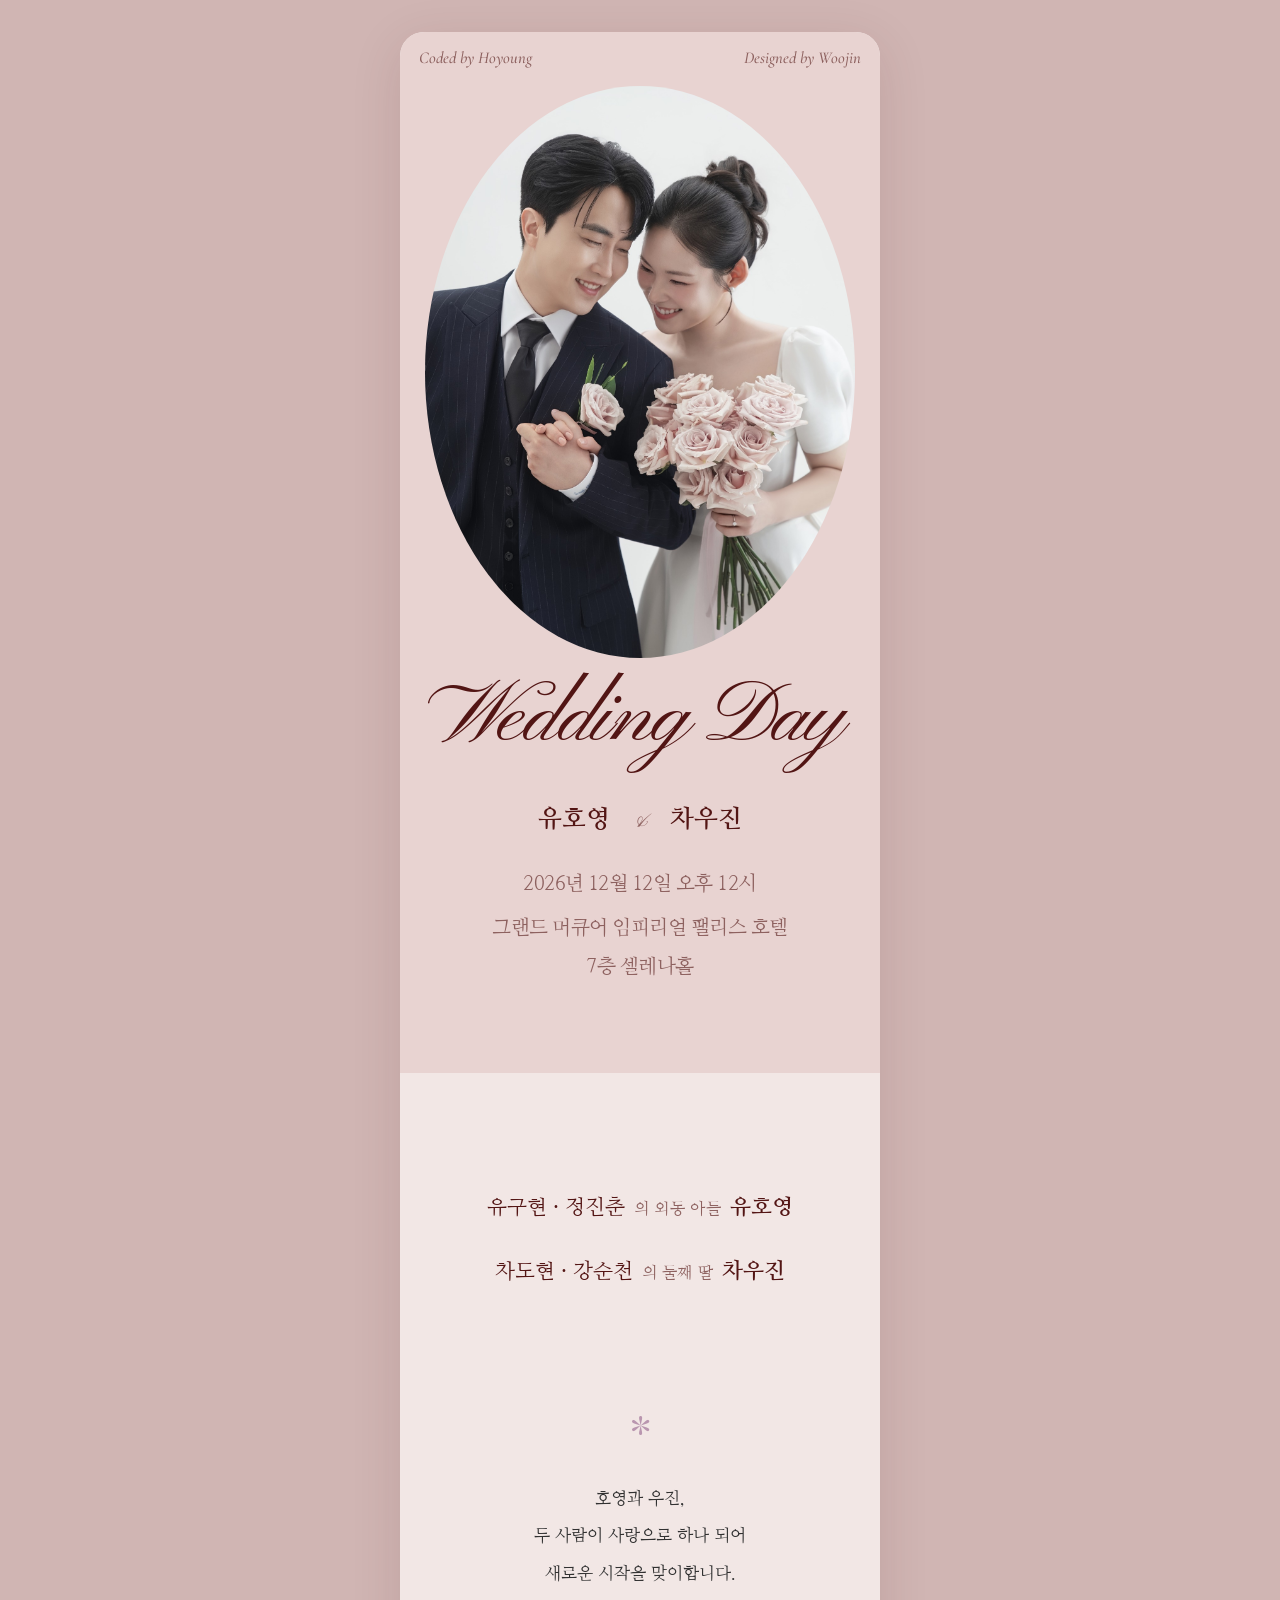
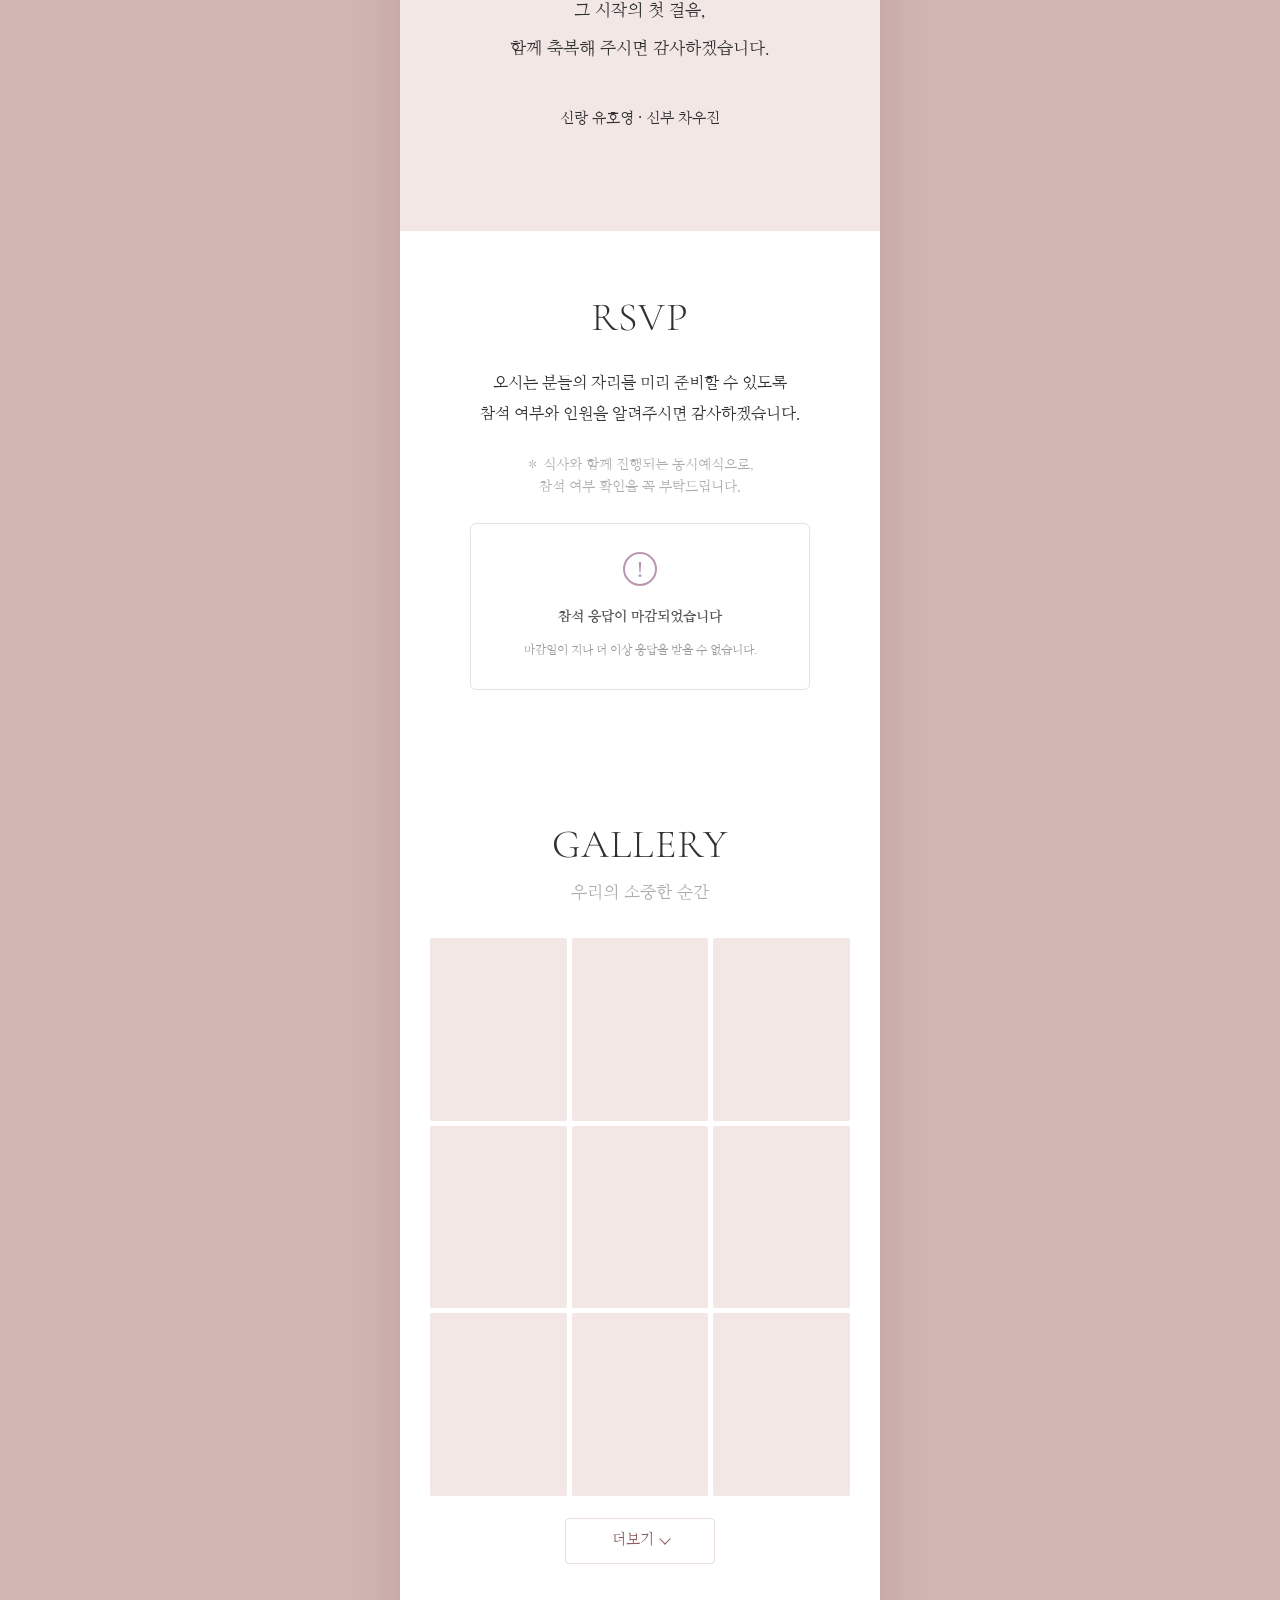
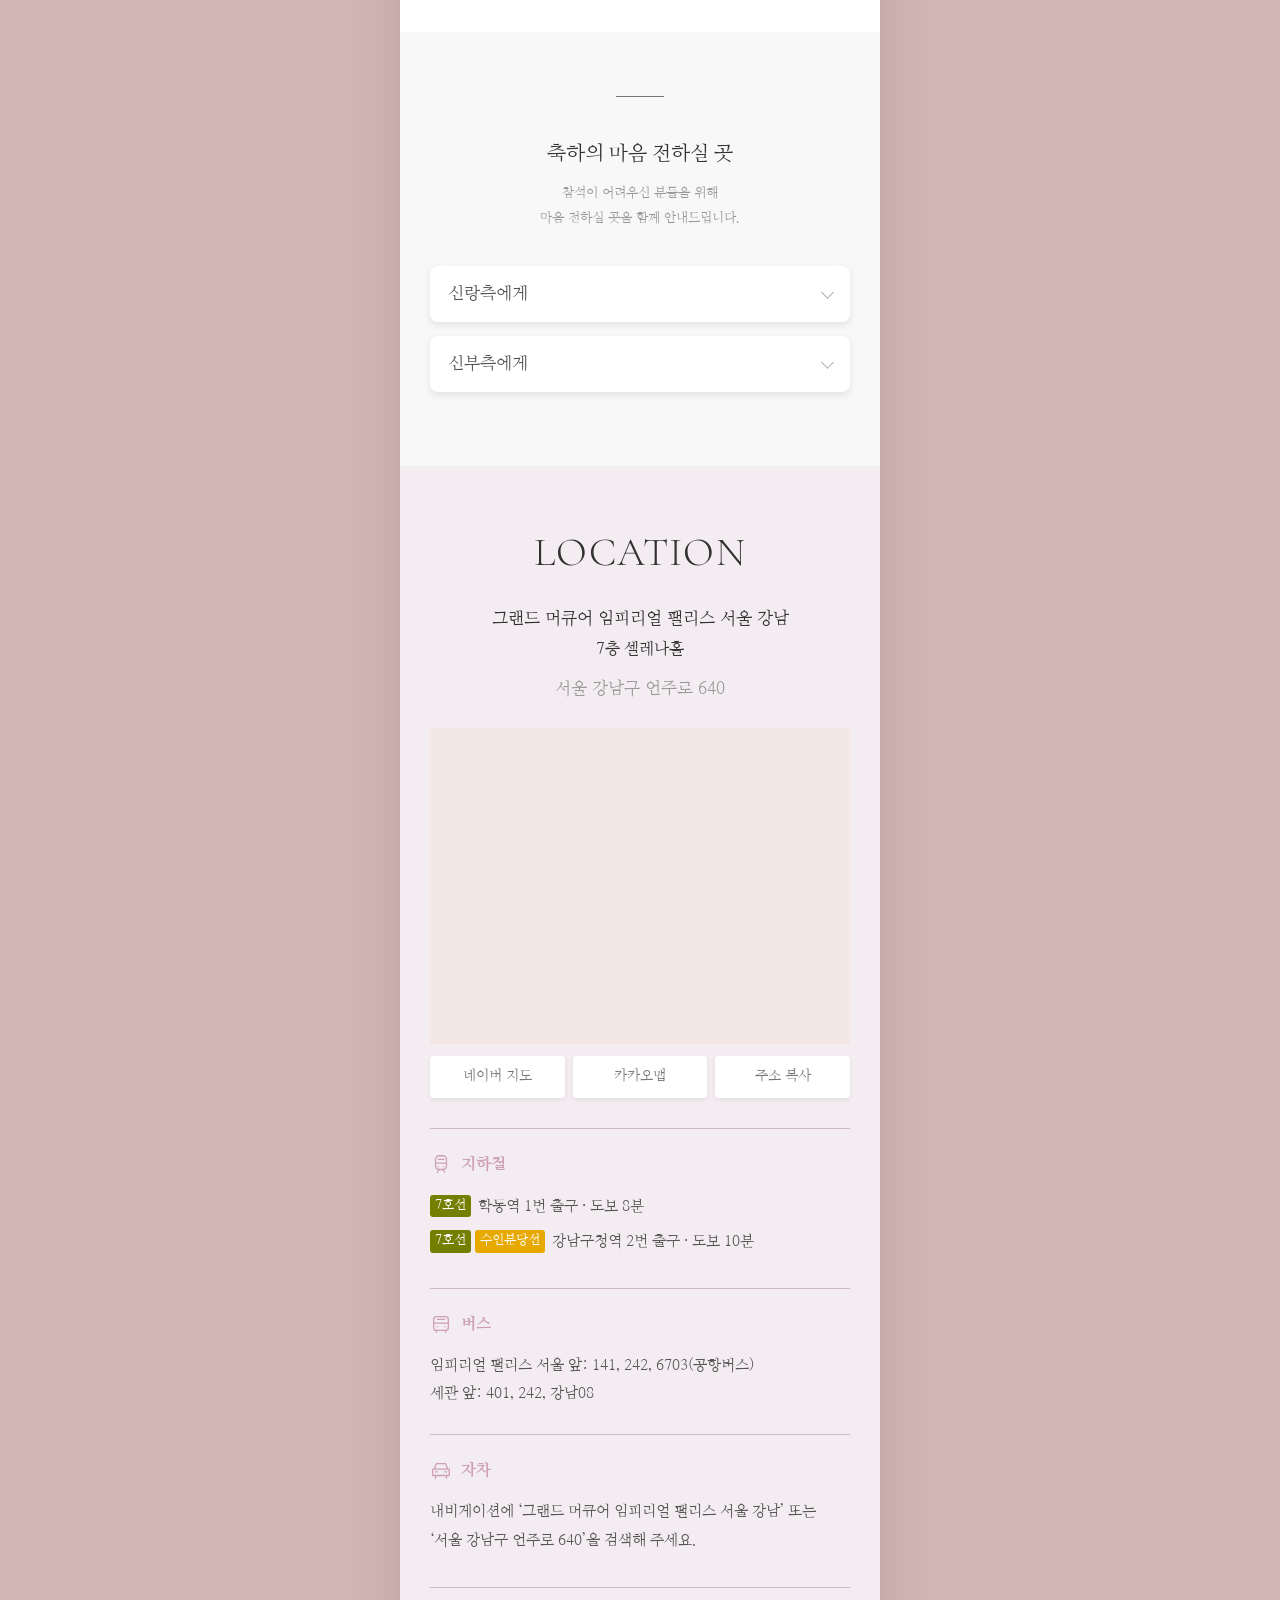
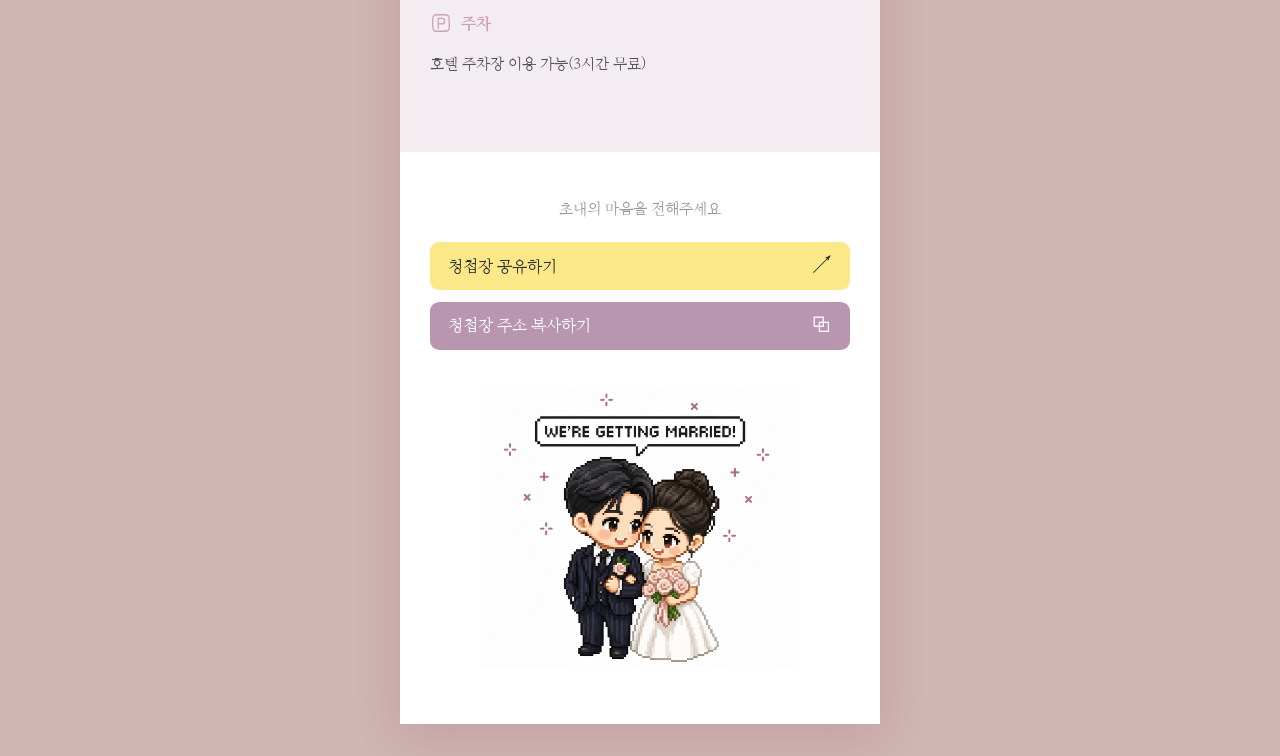
==== commit 120bb34d: "Add files via upload" ====
--- a/index.html
+++ b/index.html
@@ -118,6 +118,7 @@
 <script src="gallery.js"></script>
 <script src="config.js"></script>
 <script src="rsvp-connection.js"></script>
+<script src="rsvp-deadline.js"></script>
 <script>
 
 const modal=document.querySelector('#modal'), form=document.querySelector('#form'), statusEl=document.querySelector('#status'), submit=document.querySelector('#submit'), count=document.querySelector('#count');
@@ -136,7 +137,7 @@
 
   window.removeEventListener('scroll',onFirstScroll);
 
-  welcomeTimer=setTimeout(()=>{if(!modal.open&&!welcome.open){welcome.showModal();document.body.style.overflow='hidden'}},2000);
+  welcomeTimer=setTimeout(()=>{if(!window.RsvpDeadline.isClosed()&&!modal.open&&!welcome.open){welcome.showModal();document.body.style.overflow='hidden'}},2000);
 
 }
 
@@ -152,7 +153,7 @@
 
 
 
-function openModal(){welcomeTriggered=true;window.removeEventListener('scroll',onFirstScroll);clearTimeout(welcomeTimer);if(welcome.open)welcome.close();if(modal.open)return;modal.showModal();document.body.style.overflow='hidden'}
+function openModal(){if(window.RsvpDeadline.isClosed()){window.RsvpDeadline.refresh();return;}welcomeTriggered=true;window.removeEventListener('scroll',onFirstScroll);clearTimeout(welcomeTimer);if(welcome.open)welcome.close();if(modal.open)return;modal.showModal();document.body.style.overflow='hidden'}
 
 function closeModal(){if(busy)return;modal.close();document.body.style.overflow='';document.querySelector('#open').focus()}
 
@@ -170,15 +171,15 @@
 
 form.addEventListener('input',update);form.addEventListener('change',update);
 
-function finish(){busy=false;submit.disabled=false;document.querySelector('#close').disabled=false;submit.textContent='체크 완료하기';update()}
+function finish(){busy=false;submit.disabled=window.RsvpDeadline.isClosed();document.querySelector('#close').disabled=false;submit.textContent='체크 완료하기';update()}
 
-form.addEventListener('submit',e=>{e.preventDefault();if(busy||!form.reportValidity())return;
+form.addEventListener('submit',e=>{e.preventDefault();if(window.RsvpDeadline.isClosed()){window.RsvpDeadline.refresh();return;}if(busy||!form.reportValidity())return;
 
 const data=Object.fromEntries(new FormData(form));data.companion_count=data.attendance==='참석'?Number(count.value):0;data.consent=document.querySelector('#consent').checked;
 
 busy=true;update();submit.disabled=true;document.querySelector('#close').disabled=true;submit.textContent='전달 중…';statusEl.textContent='저장 결과를 확인하고 있습니다.';
 
-sendRsvp(data).then(r=>{finish();statusEl.textContent=r.updated?'참석 여부가 수정되었습니다. 총 참석인원 '+r.total_count+'명':'참석 여부가 전달되었습니다. 총 참석인원 '+r.total_count+'명'}).catch(()=>{finish();statusEl.textContent='저장 결과를 확인하지 못했습니다. 같은 정보로 다시 제출해 주세요.'});
+sendRsvp(data).then(r=>{finish();statusEl.textContent=r.updated?'참석 여부가 수정되었습니다. 총 참석인원 '+r.total_count+'명':'참석 여부가 전달되었습니다. 총 참석인원 '+r.total_count+'명'}).catch(error=>{finish();if(window.RsvpDeadline.isClosed()||String(error&&error.message||error).includes('마감')){window.RsvpDeadline.close();return;}statusEl.textContent='저장 결과를 확인하지 못했습니다. 같은 정보로 다시 제출해 주세요.'});
 
 });update();window.addEventListener('scroll',onFirstScroll,{passive:true});
 
--- a/design.css
+++ b/design.css
@@ -179,6 +179,3 @@
 
 /* 마지막 이미지: 직전 위치에서 위로 10px 추가 이동 */
 .ending-section img{transform:translateY(-20px)}
-
-/* RSVP 팝업 버튼: 참석 인원(본인 포함)과 동일한 글꼴·글자색 */
-#welcome button,#modal button,#modal .options label,#modal .options label:has(input:checked){font-family:'Nanum Myeongjo',serif;font-weight:400;font-style:normal;color:#313131}
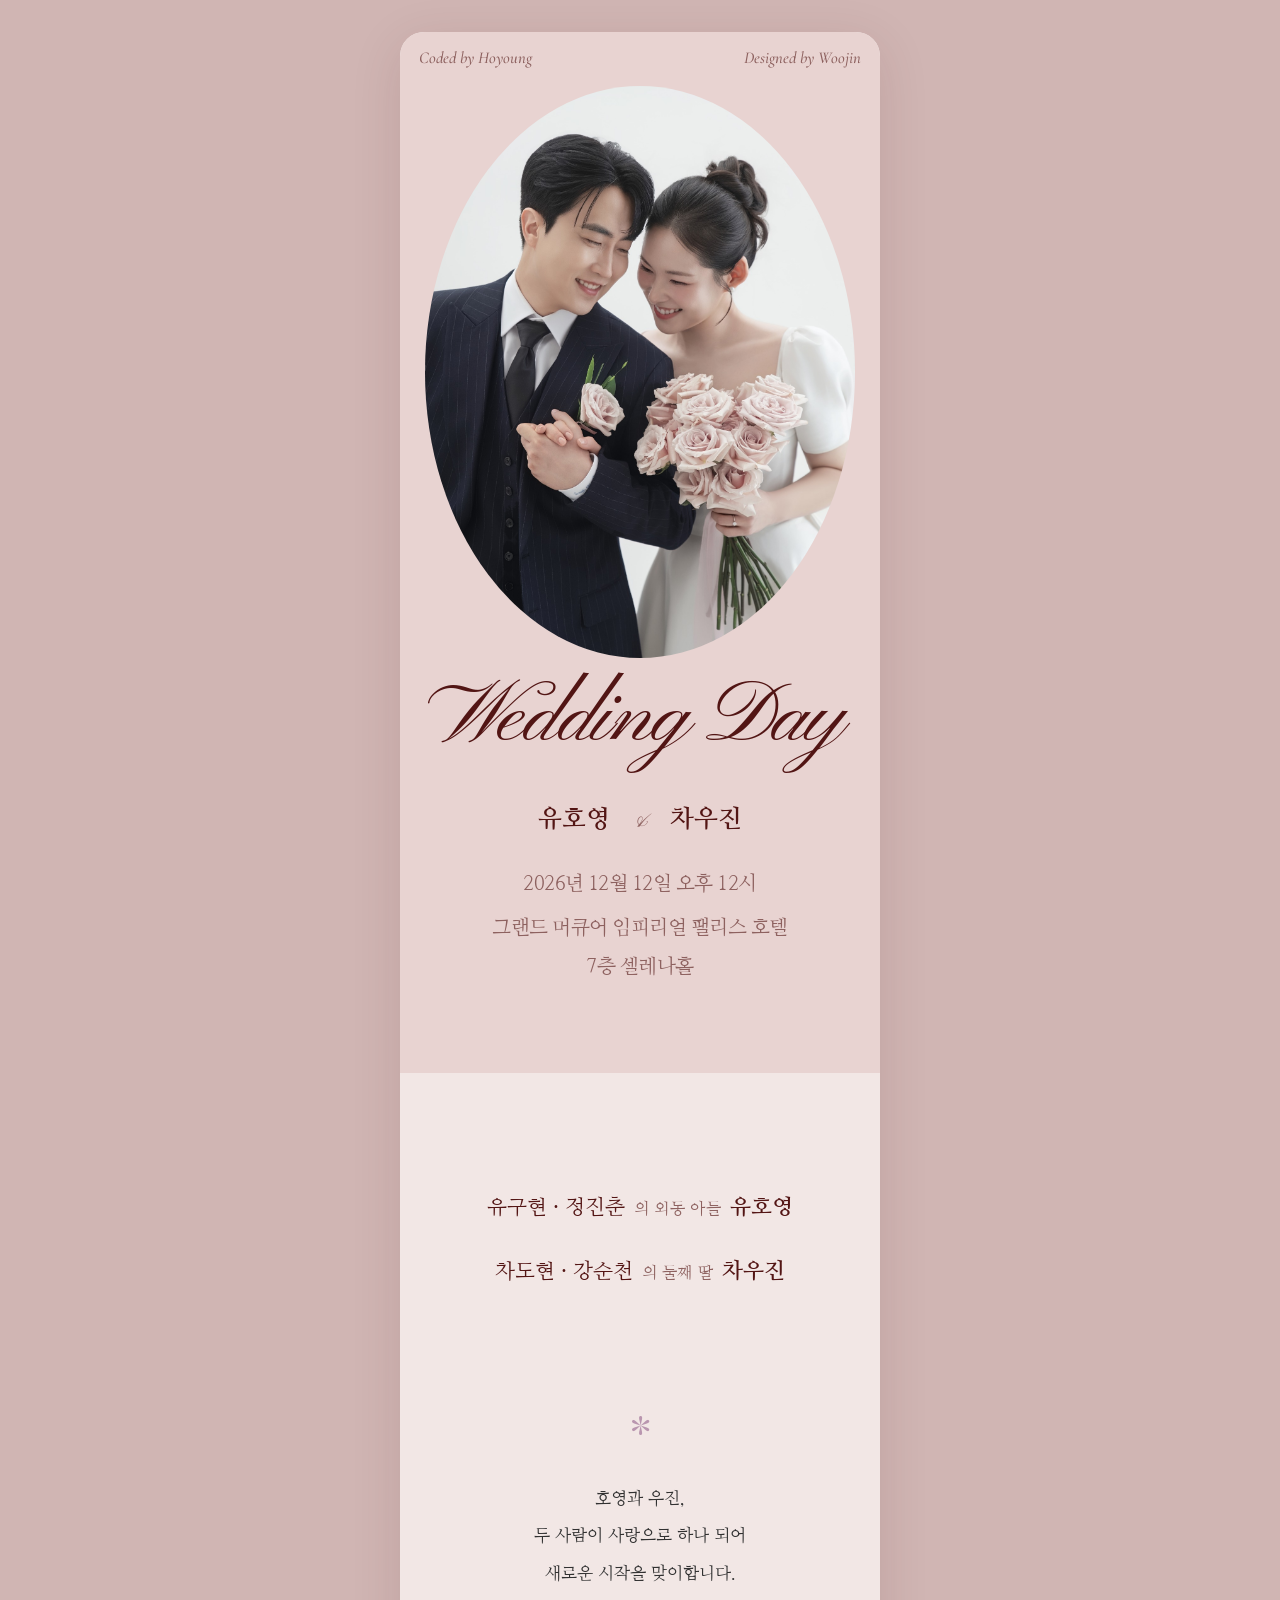
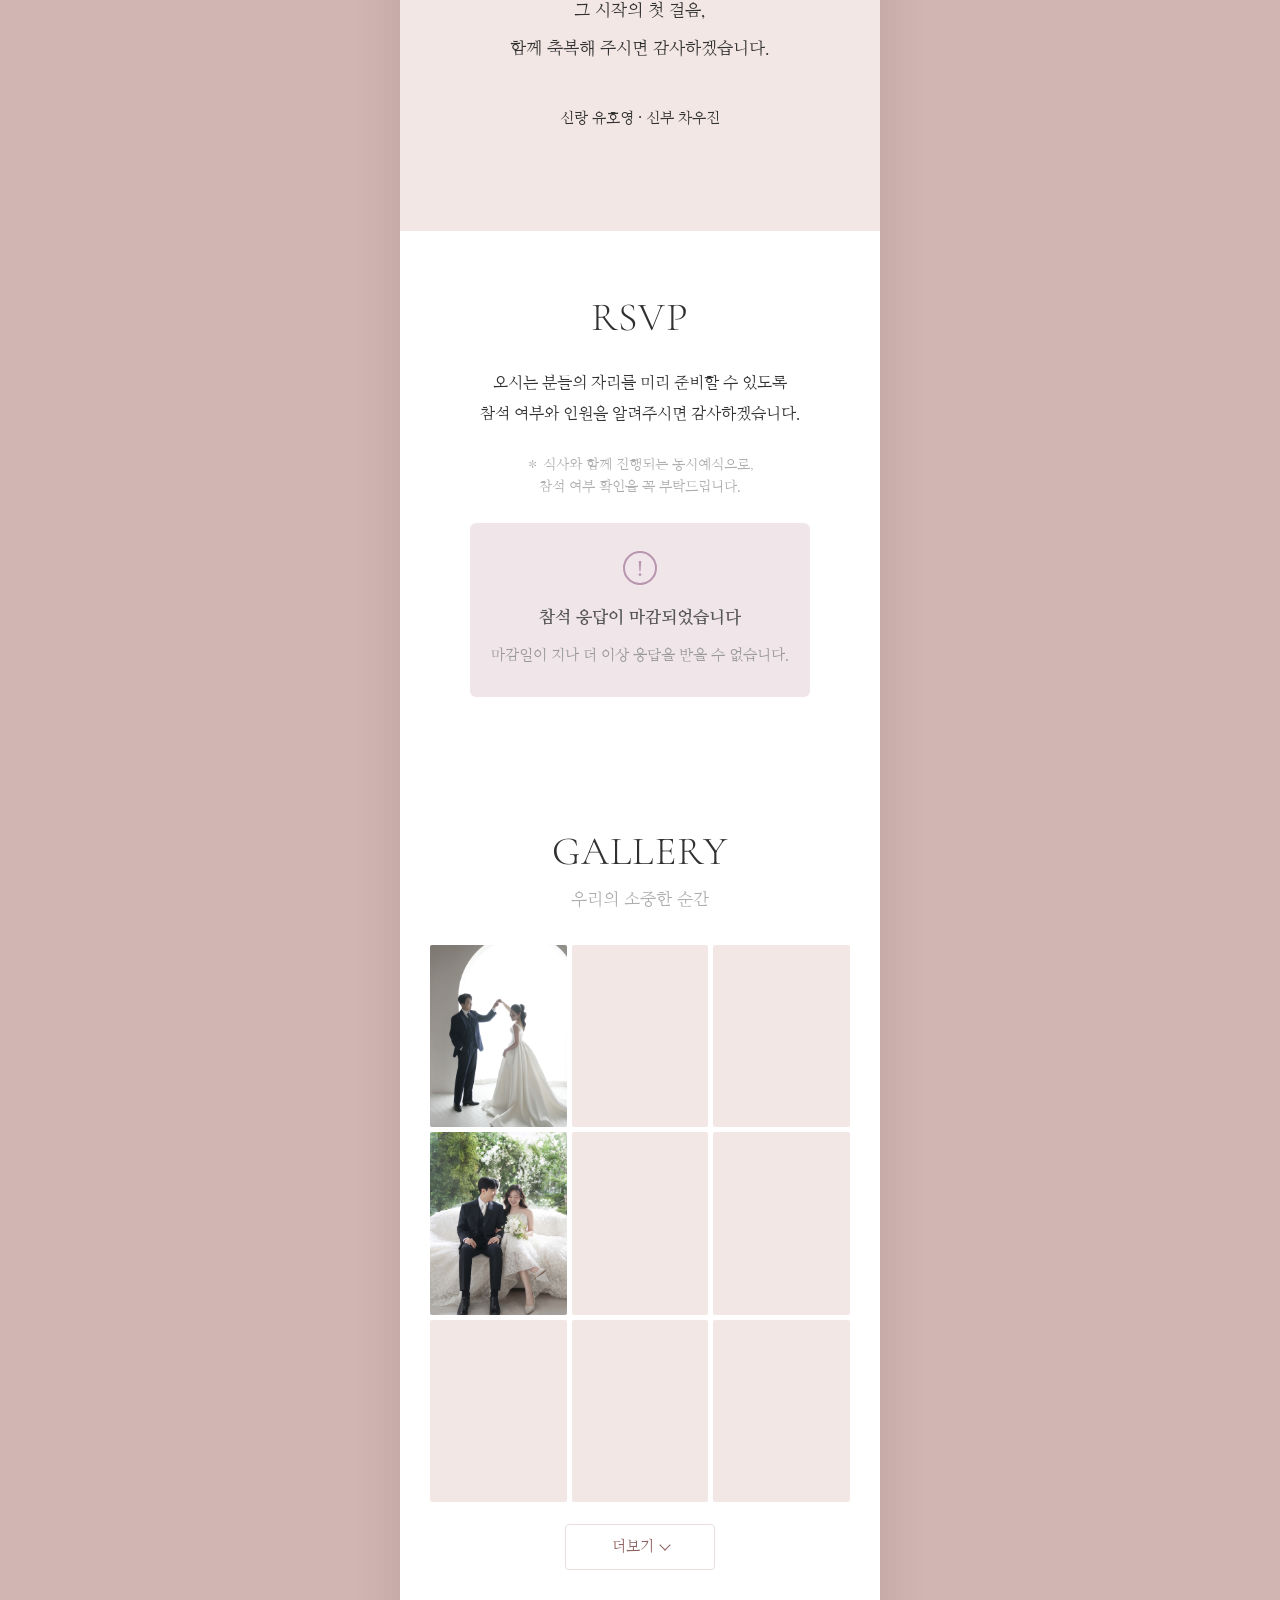
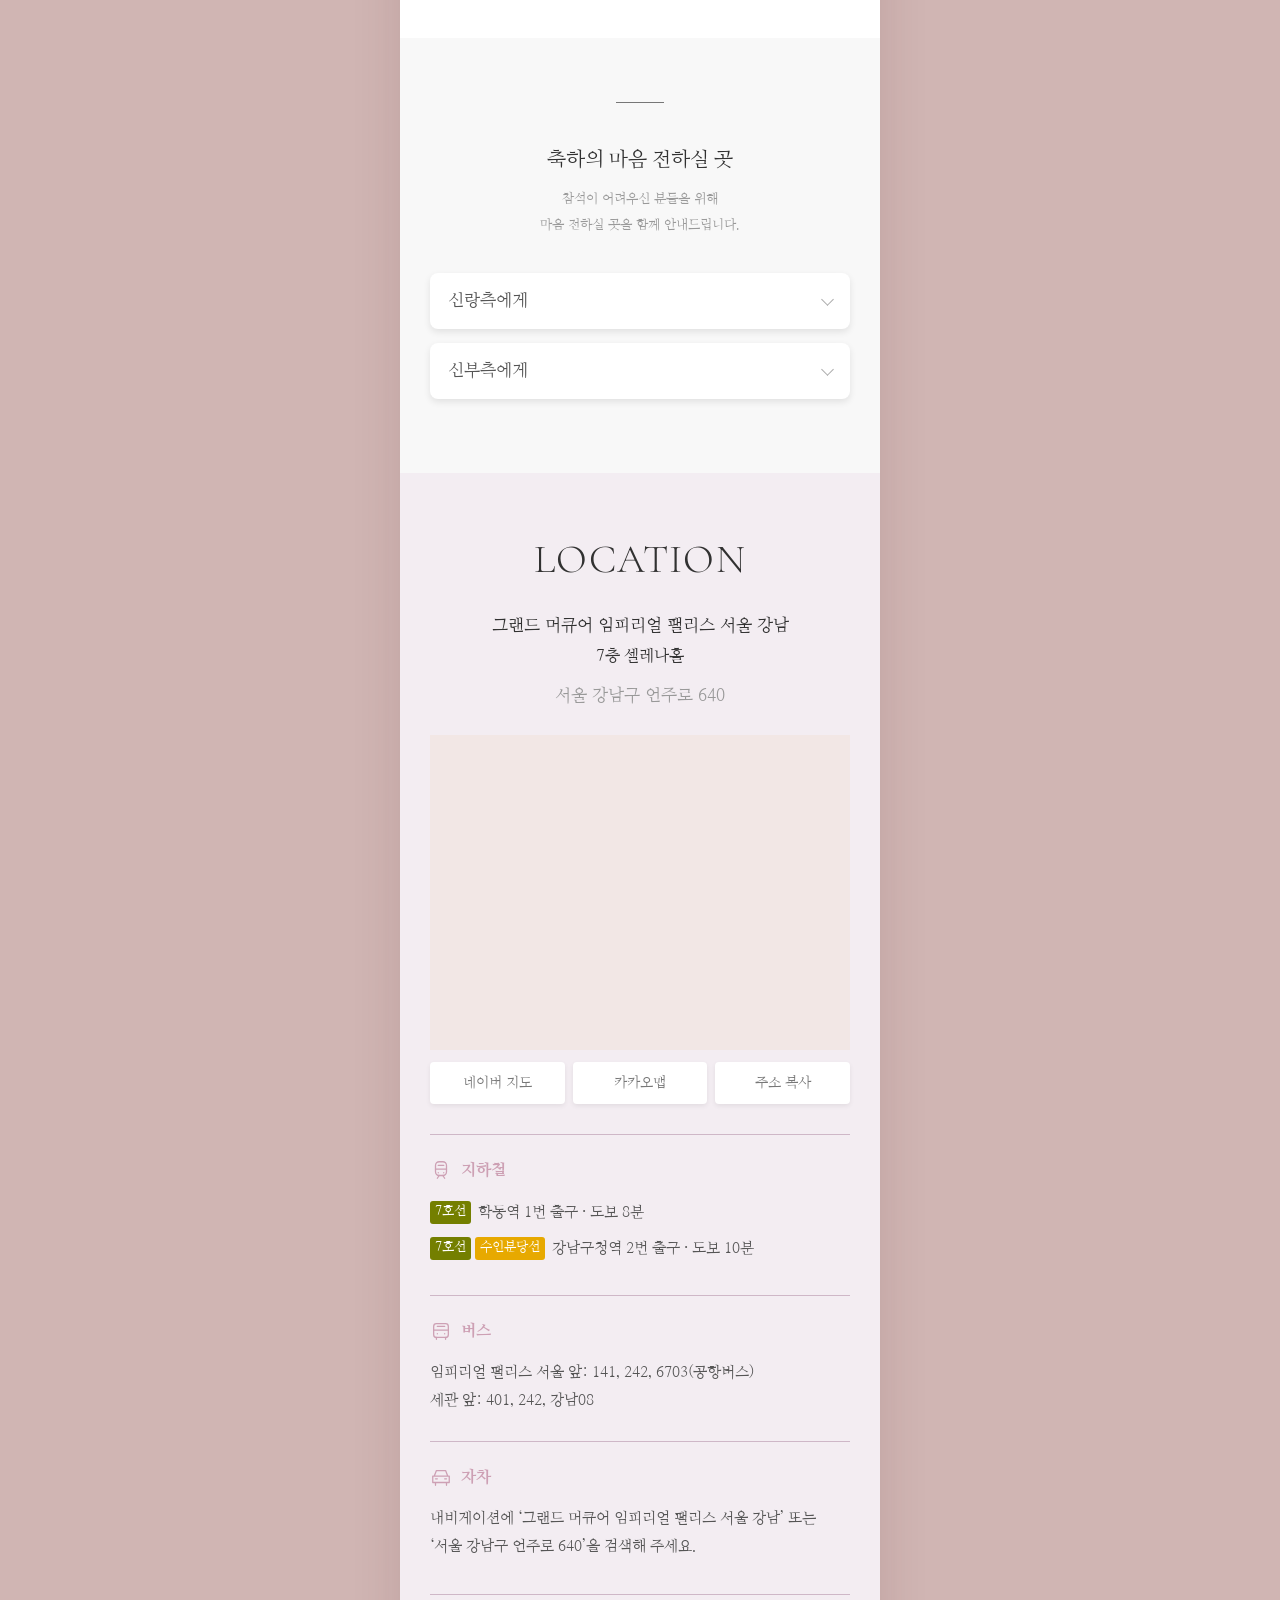
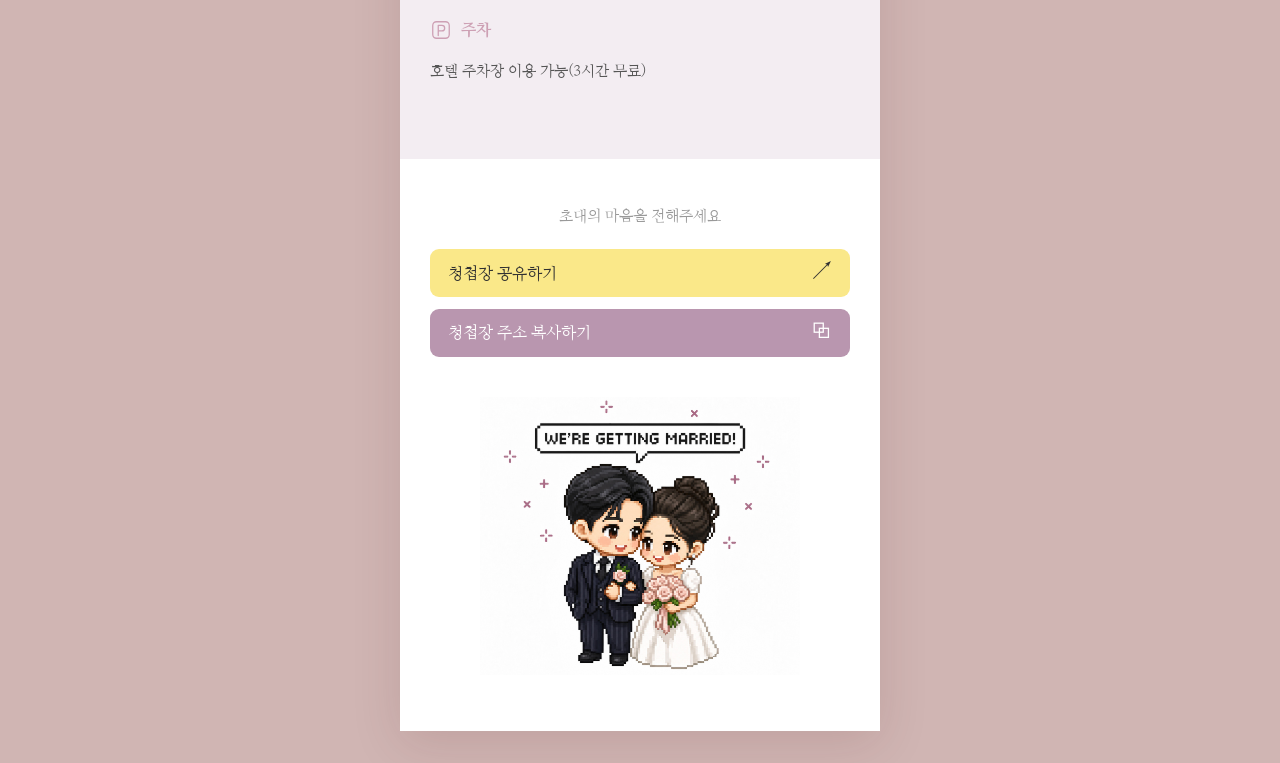
==== commit 672804f7: "Add files via upload" ====
--- a/index.html
+++ b/index.html
@@ -1,6 +1,9 @@
-<!doctype html><html lang="ko"><head><meta charset="utf-8"><meta name="viewport" content="width=device-width,initial-scale=1"><title>호영과 우진, 결혼합니다</title><meta name="description" content="유호영 · 차우진의 결혼식에 초대합니다. 2026년 12월 12일 토요일 오후 12시, 그랜드 머큐어 임피리얼 팰리스 호텔 7층 셀레나홀.">
+<!doctype html><html lang="ko"><head><meta charset="utf-8"><meta name="viewport" content="width=device-width,initial-scale=1"><title>호영과 우진, 결혼합니다</title><meta name="description" content="2026년 12월 12일 토요일 오후 12시
+저희의 소중한 날에 함께해 주세요">
 <link rel="canonical" href="https://hoyoung-woojin.github.io/wedding-invitation/">
-<meta property="og:type" content="website"><meta property="og:locale" content="ko_KR"><meta property="og:title" content="호영과 우진, 결혼합니다"><meta property="og:description" content="2026년 12월 12일 토요일 오후 12시 · 그랜드 머큐어 임피리얼 팰리스 호텔 7층 셀레나홀"><meta property="og:url" content="https://hoyoung-woojin.github.io/wedding-invitation/"><meta property="og:image" content="https://hoyoung-woojin.github.io/wedding-invitation/images/share-card.png"><meta property="og:image:width" content="1200"><meta property="og:image:height" content="630"><meta property="og:image:alt" content="호영과 우진의 결혼식, 2026년 12월 12일 오후 12시"><meta name="twitter:card" content="summary_large_image"><meta name="twitter:title" content="호영과 우진, 결혼합니다"><meta name="twitter:description" content="2026년 12월 12일 토요일 오후 12시"><meta name="twitter:image" content="https://hoyoung-woojin.github.io/wedding-invitation/images/share-card.png">
+<meta property="og:type" content="website"><meta property="og:locale" content="ko_KR"><meta property="og:title" content="유호영 ♥ 차우진 결혼합니다"><meta property="og:description" content="2026년 12월 12일 토요일 오후 12시
+저희의 소중한 날에 함께해 주세요"><meta property="og:url" content="https://hoyoung-woojin.github.io/wedding-invitation/"><meta property="og:image" content="https://hoyoung-woojin.github.io/wedding-invitation/images/Thumbnail.jpg"><meta property="og:image:width" content="1200"><meta property="og:image:height" content="630"><meta property="og:image:alt" content="유호영 ♥ 차우진 결혼합니다"><meta name="twitter:card" content="summary_large_image"><meta name="twitter:title" content="유호영 ♥ 차우진 결혼합니다"><meta name="twitter:description" content="2026년 12월 12일 토요일 오후 12시
+저희의 소중한 날에 함께해 주세요"><meta name="twitter:image" content="https://hoyoung-woojin.github.io/wedding-invitation/images/Thumbnail.jpg">
 <style>
 
 @import url('https://fonts.googleapis.com/css2?family=Cormorant:ital,wght@1,500&family=Cormorant+Garamond:wght@300&family=Pinyon+Script&display=swap');
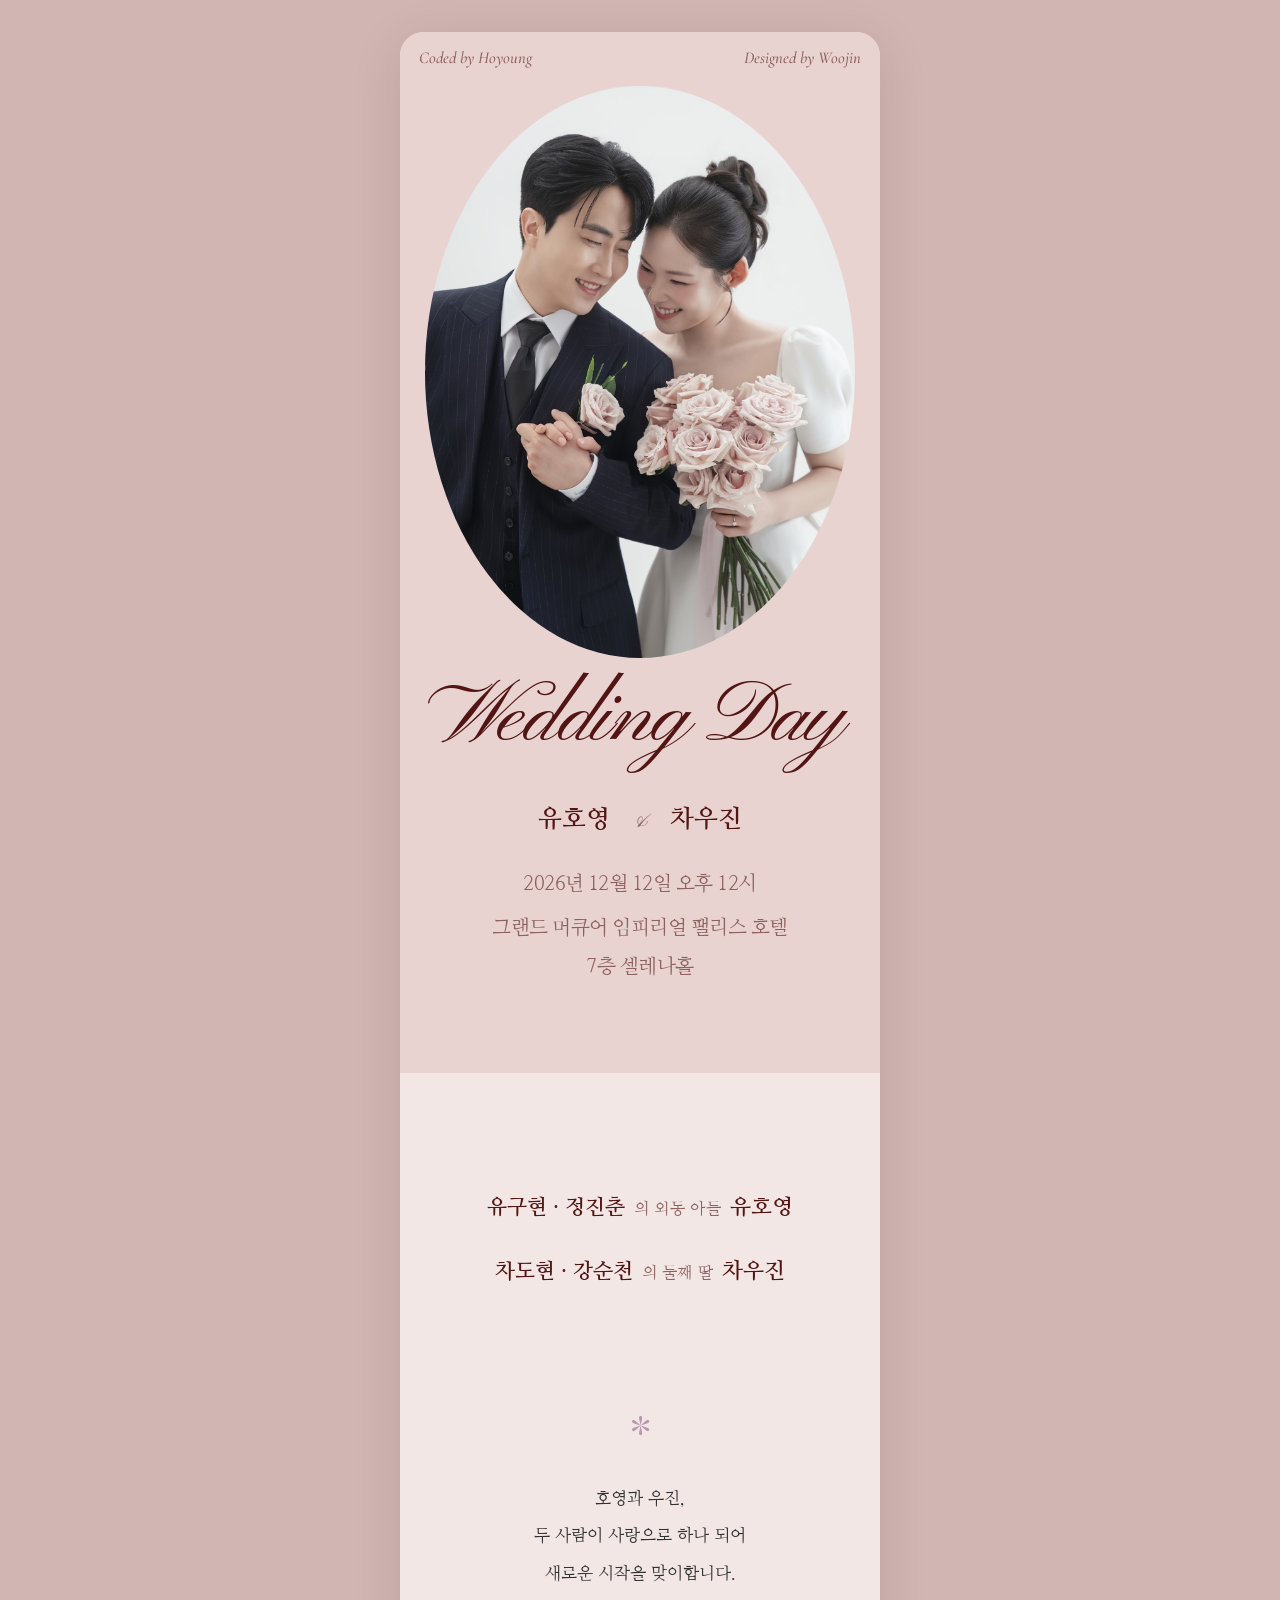
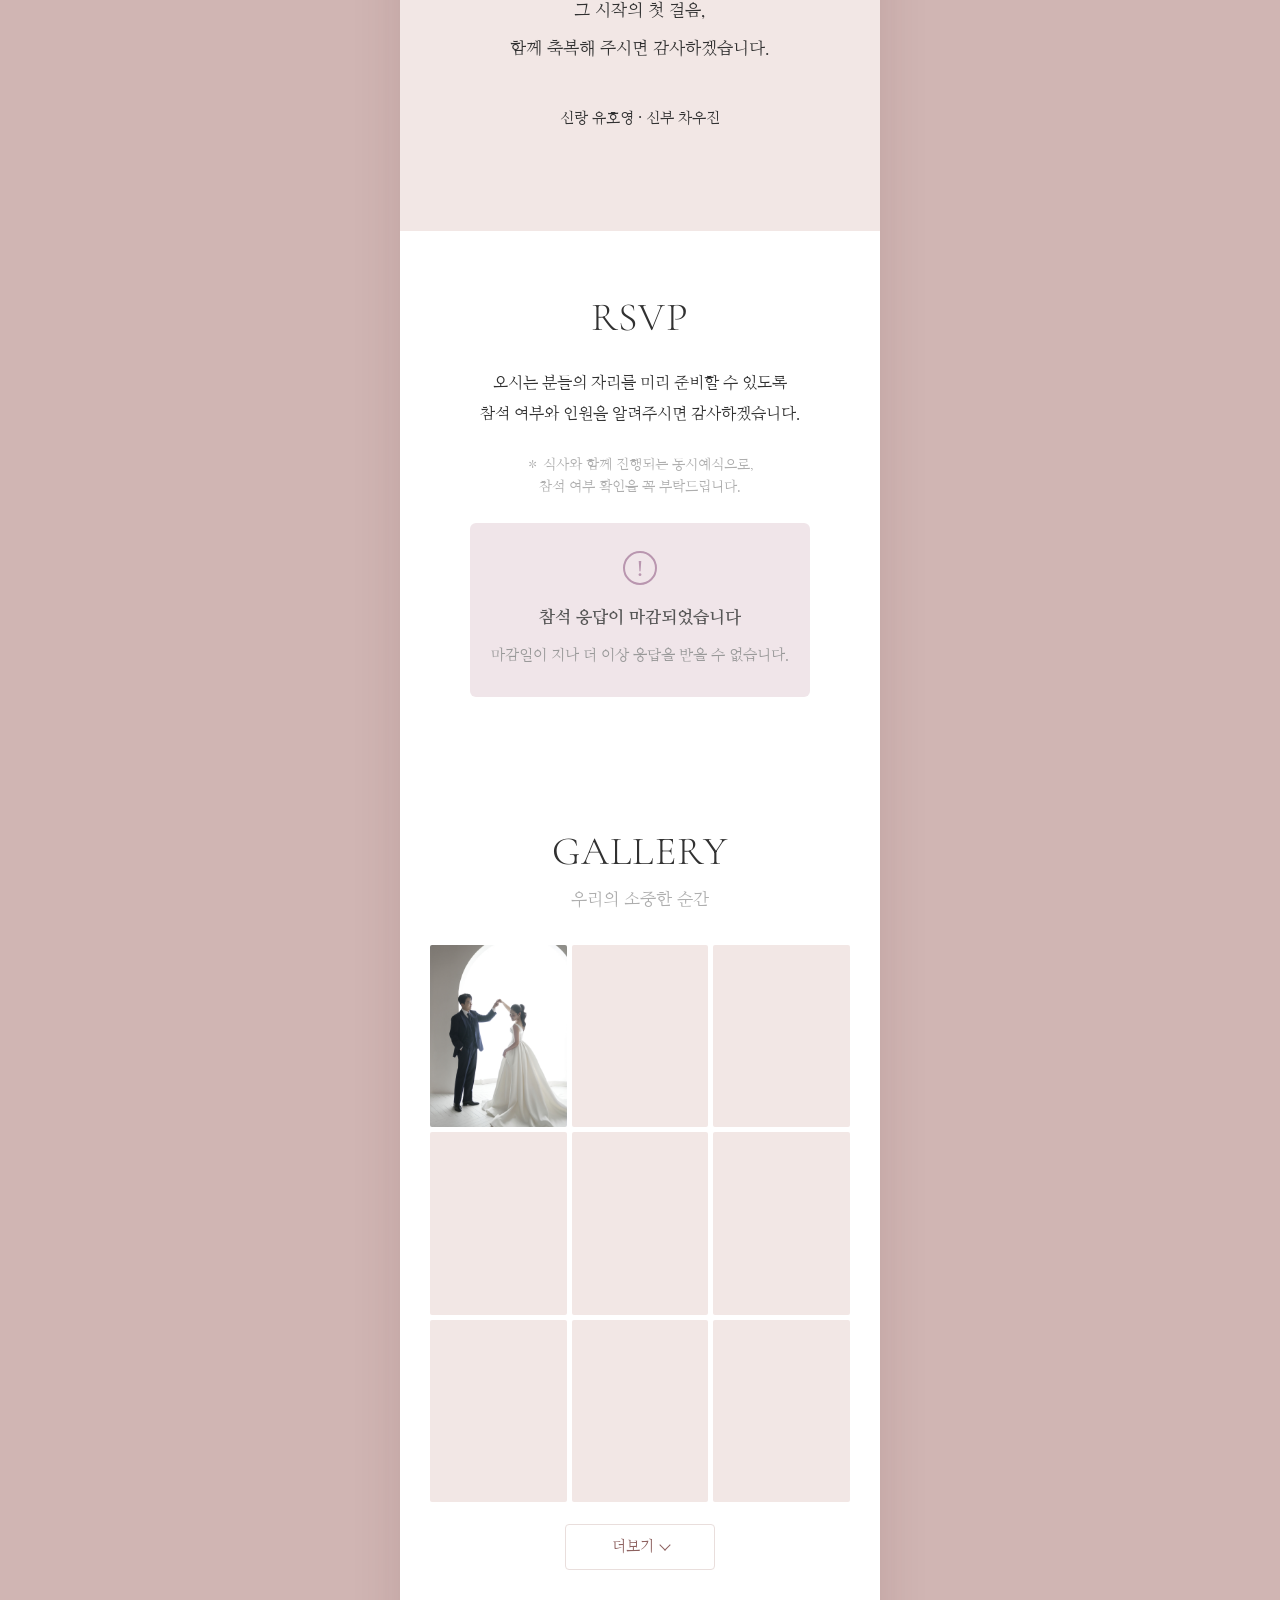
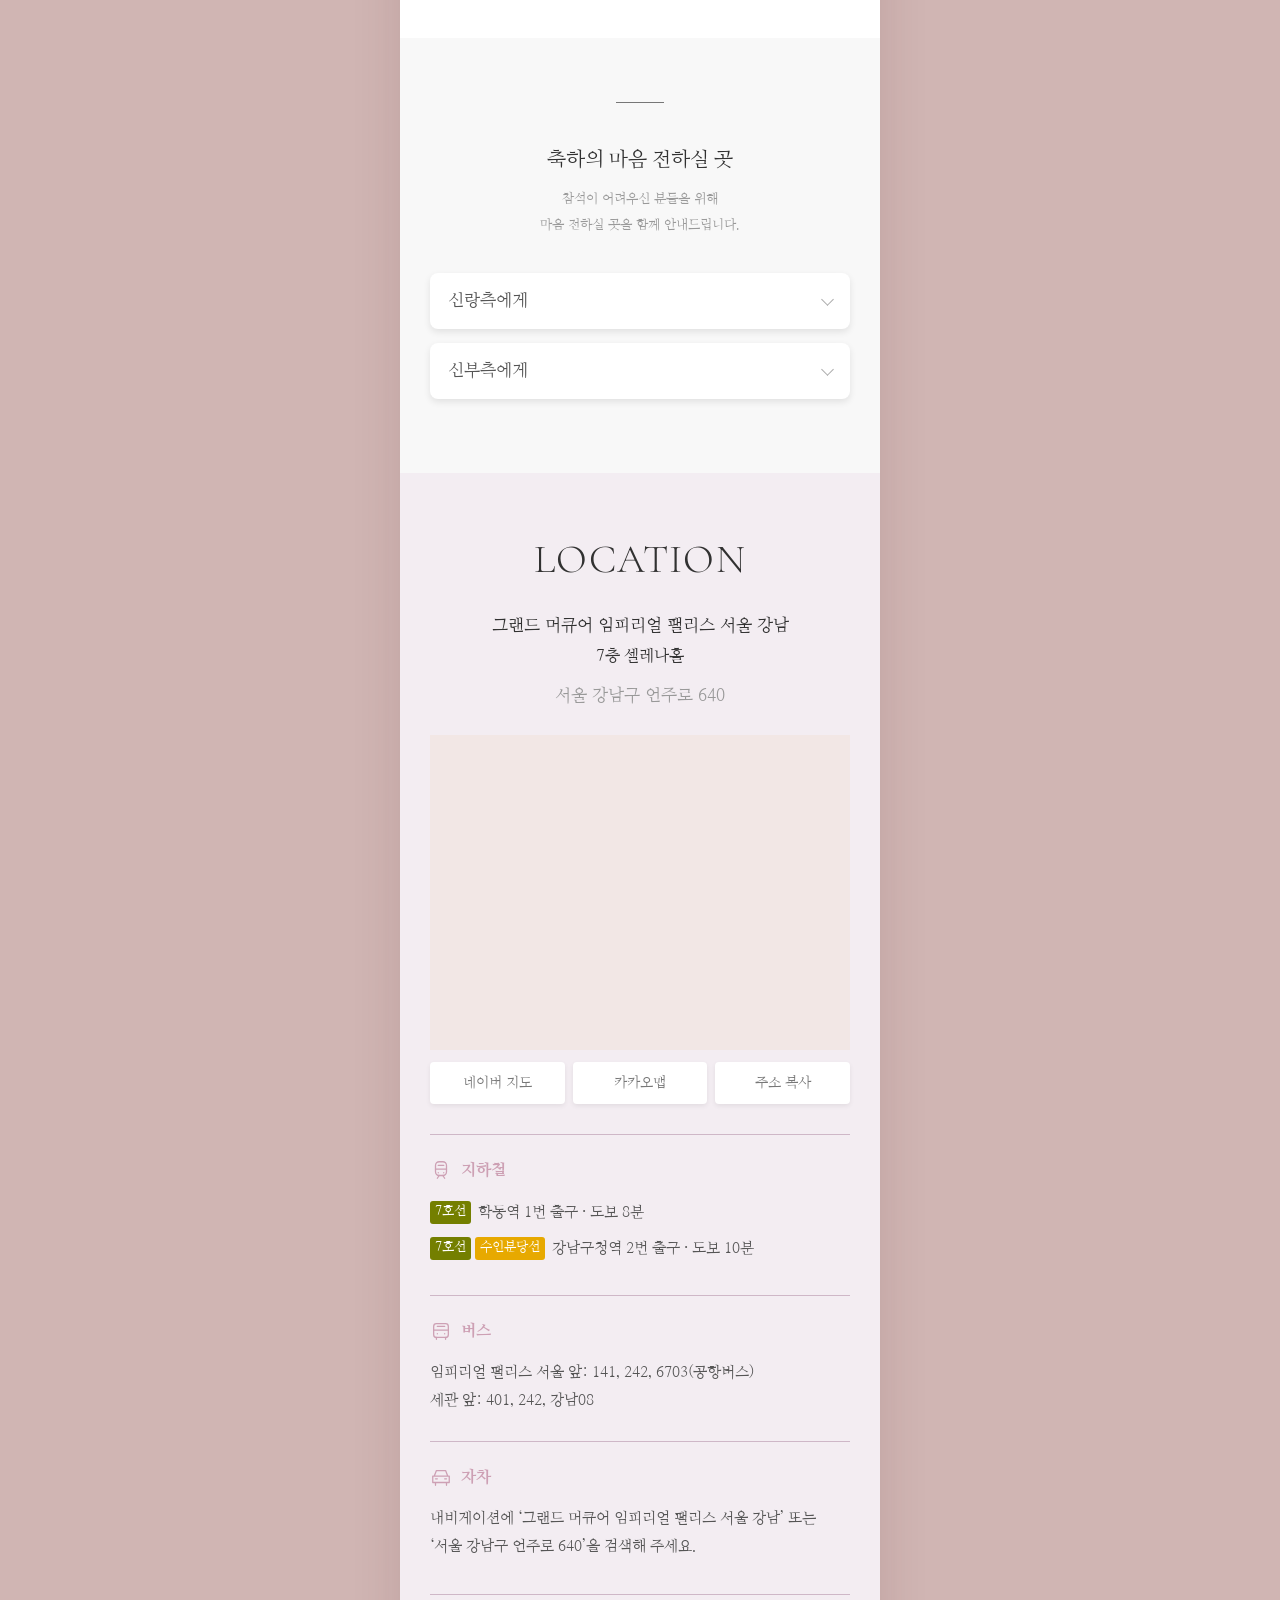
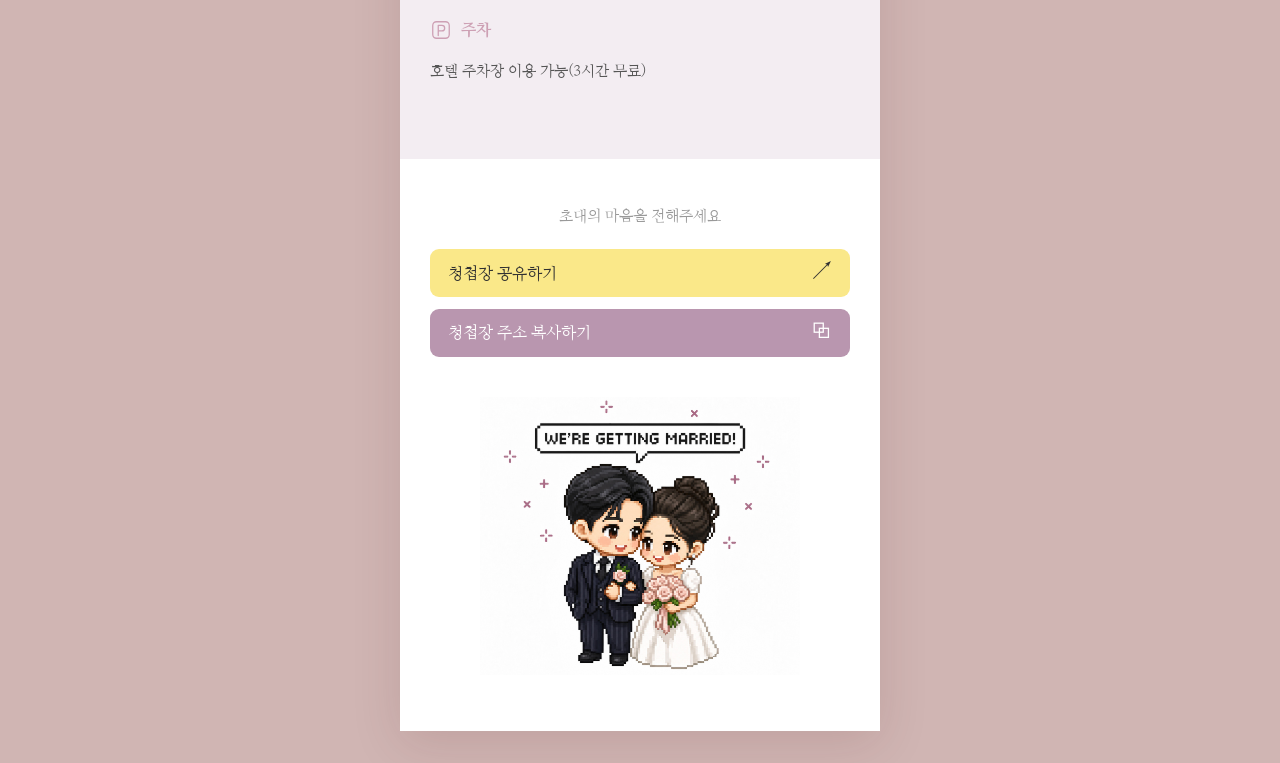
==== commit c4e0a66f: "Add files via upload" ====
--- a/index.html
+++ b/index.html
@@ -77,8 +77,8 @@
   <p class="cover-venue">그랜드 머큐어 임피리얼 팰리스 호텔<br>7층 셀레나홀</p>
 </header>
 <section class="family" aria-label="양가 혼주 정보">
-  <p><span class="parents">유구현 · 정진춘</span><span class="relationship">의 외동 아들</span><strong>유호영</strong></p>
-  <p><span class="parents">차도현 · 강순천</span><span class="relationship">의 둘째 딸</span><strong>차우진</strong></p>
+  <p><span class="parents"><b style="font-weight:700">유구현</b> · <b style="font-weight:700">정진춘</b></span><span class="relationship">의 외동 아들</span><strong>유호영</strong></p>
+  <p><span class="parents"><b style="font-weight:700">차도현</b> · <b style="font-weight:700">강순천</b></span><span class="relationship">의 둘째 딸</span><strong>차우진</strong></p>
 </section>
 <section class="invitation" aria-label="모시는 글">
   <span class="invitation-star" aria-hidden="true">✽</span>
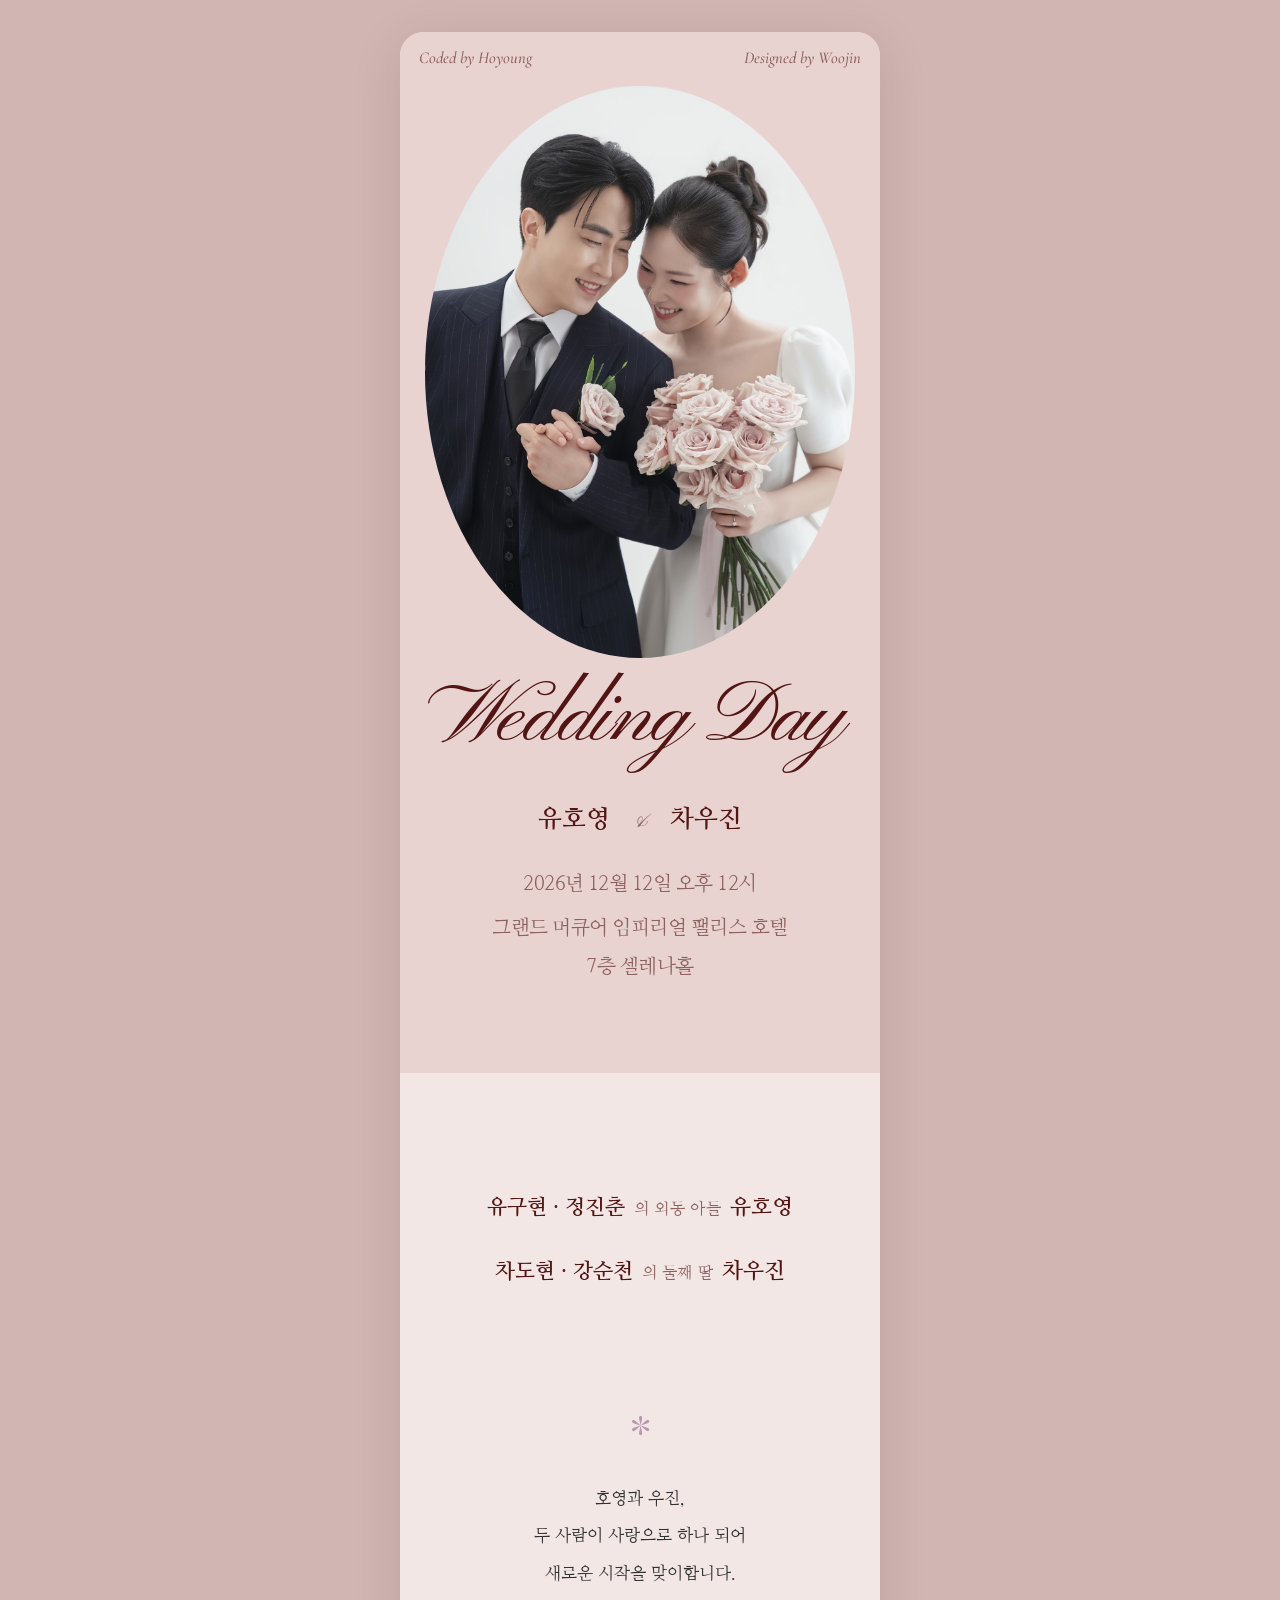
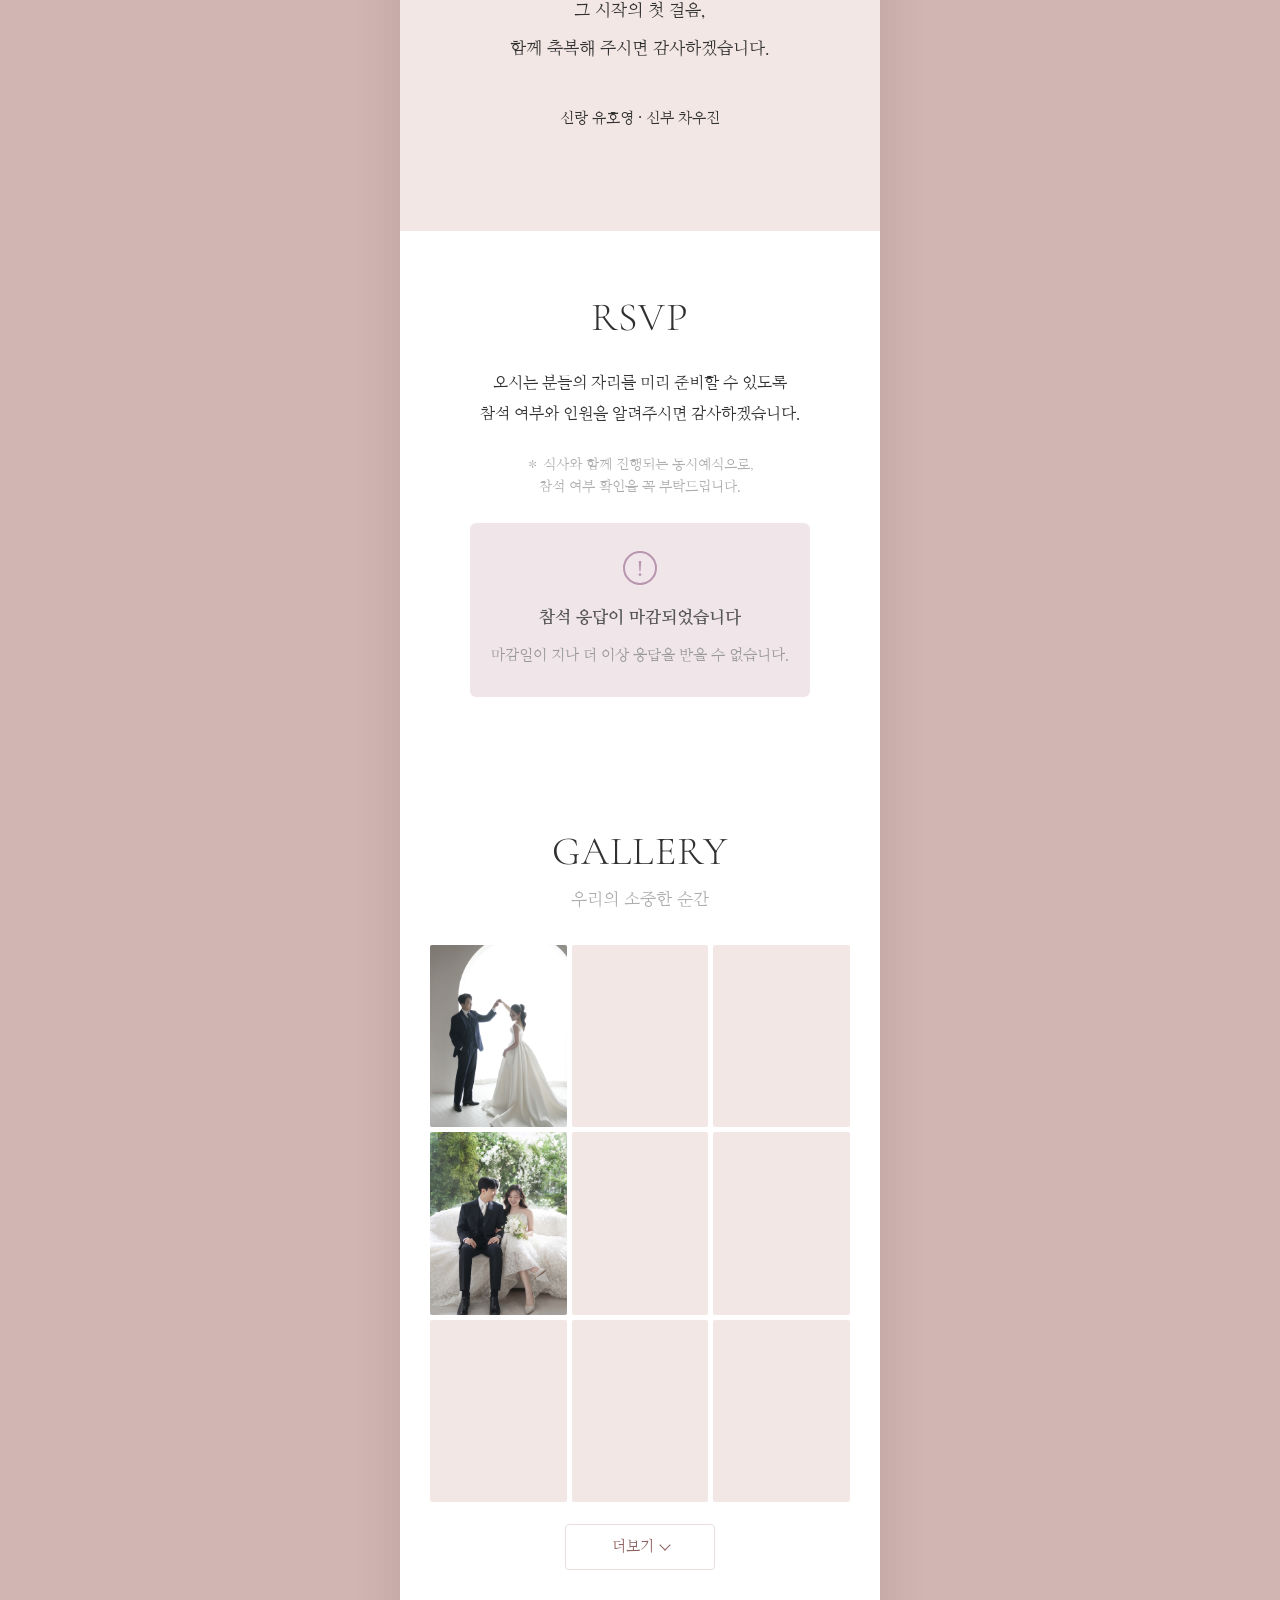
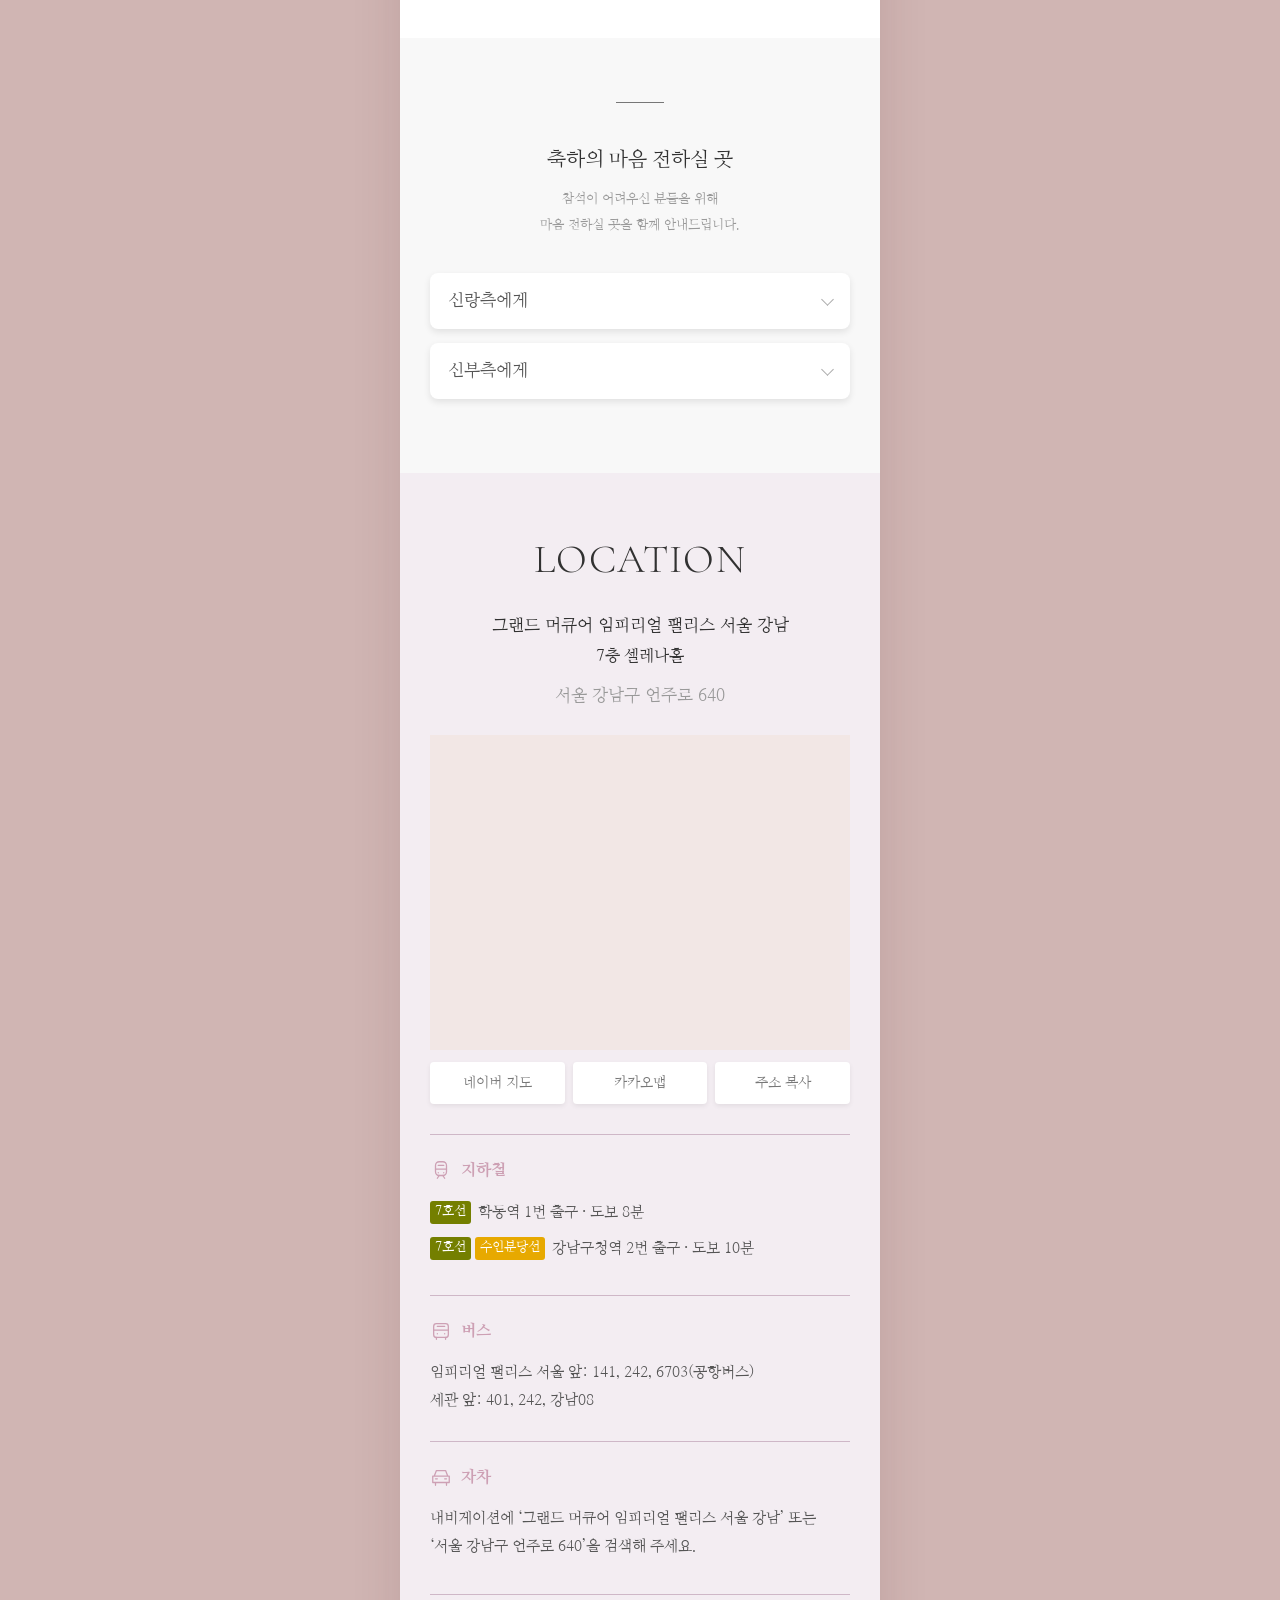
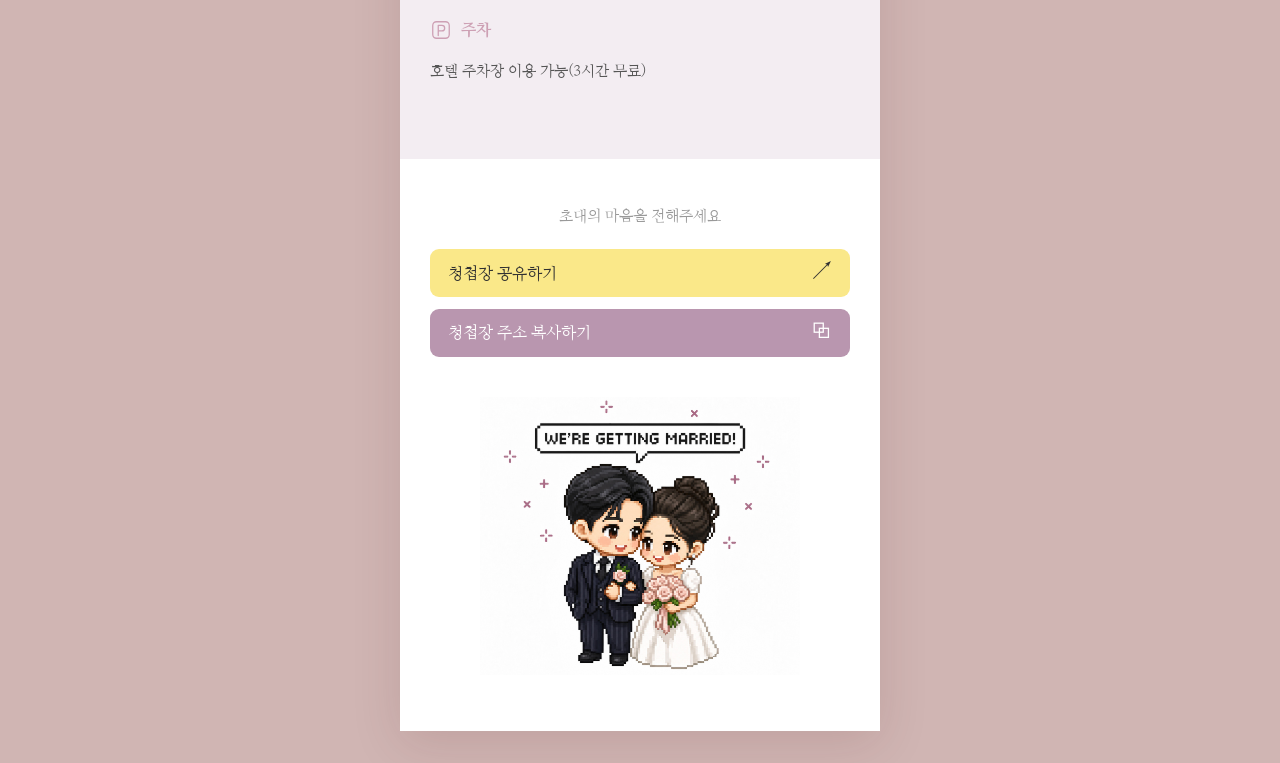
==== commit 97693052: "Add files via upload" ====
--- a/index.html
+++ b/index.html
@@ -1,9 +1,6 @@
-<!doctype html><html lang="ko"><head><meta charset="utf-8"><meta name="viewport" content="width=device-width,initial-scale=1"><title>호영과 우진, 결혼합니다</title><meta name="description" content="2026년 12월 12일 토요일 오후 12시
-저희의 소중한 날에 함께해 주세요">
+<!doctype html><html lang="ko"><head><meta charset="utf-8"><meta name="viewport" content="width=device-width,initial-scale=1"><title>호영과 우진, 결혼합니다</title><meta name="description" content="2026년 12월 12일 토요일 오후 12시 · 저희의 소중한 날에 함께해 주세요">
 <link rel="canonical" href="https://hoyoung-woojin.github.io/wedding-invitation/">
-<meta property="og:type" content="website"><meta property="og:locale" content="ko_KR"><meta property="og:title" content="유호영 ♥ 차우진 결혼합니다"><meta property="og:description" content="2026년 12월 12일 토요일 오후 12시
-저희의 소중한 날에 함께해 주세요"><meta property="og:url" content="https://hoyoung-woojin.github.io/wedding-invitation/"><meta property="og:image" content="https://hoyoung-woojin.github.io/wedding-invitation/images/Thumbnail.jpg"><meta property="og:image:width" content="1200"><meta property="og:image:height" content="630"><meta property="og:image:alt" content="유호영 ♥ 차우진 결혼합니다"><meta name="twitter:card" content="summary_large_image"><meta name="twitter:title" content="유호영 ♥ 차우진 결혼합니다"><meta name="twitter:description" content="2026년 12월 12일 토요일 오후 12시
-저희의 소중한 날에 함께해 주세요"><meta name="twitter:image" content="https://hoyoung-woojin.github.io/wedding-invitation/images/Thumbnail.jpg">
+<meta property="og:type" content="website"><meta property="og:locale" content="ko_KR"><meta property="og:title" content="유호영 ♥ 차우진 결혼합니다"><meta property="og:description" content="2026년 12월 12일 토요일 오후 12시 · 저희의 소중한 날에 함께해 주세요"><meta property="og:url" content="https://hoyoung-woojin.github.io/wedding-invitation/"><meta property="og:image" content="https://hoyoung-woojin.github.io/wedding-invitation/images/share-photo-v2.jpg"><meta property="og:image:width" content="1200"><meta property="og:image:height" content="630"><meta property="og:image:alt" content="유호영 ♥ 차우진 결혼합니다"><meta name="twitter:card" content="summary_large_image"><meta name="twitter:title" content="유호영 ♥ 차우진 결혼합니다"><meta name="twitter:description" content="2026년 12월 12일 토요일 오후 12시 · 저희의 소중한 날에 함께해 주세요"><meta name="twitter:image" content="https://hoyoung-woojin.github.io/wedding-invitation/images/share-photo-v2.jpg">
 <style>
 
 @import url('https://fonts.googleapis.com/css2?family=Cormorant:ital,wght@1,500&family=Cormorant+Garamond:wght@300&family=Pinyon+Script&display=swap');
--- a/design.css
+++ b/design.css
@@ -179,3 +179,10 @@
 
 /* 마지막 이미지: 직전 위치에서 위로 10px 추가 이동 */
 .ending-section img{transform:translateY(-20px)}
+
+/* 사진 확대 화면: 화살표 2pt 축소 및 도형 중심 정렬 */
+#photo-modal .photo-navigation button{display:flex;align-items:center;justify-content:center;padding:0;width:54px;height:44px;min-height:44px;font-size:30px;line-height:1}
+#photo-modal .photo-navigation button{font-size:0}
+#photo-modal .photo-navigation button::before{content:"";display:block;width:16px;height:16px;border-top:1px solid currentColor;border-right:1px solid currentColor;flex:none}
+#photo-prev::before{transform:translateX(4px) rotate(-135deg)}
+#photo-next::before{transform:translateX(-4px) rotate(45deg)}
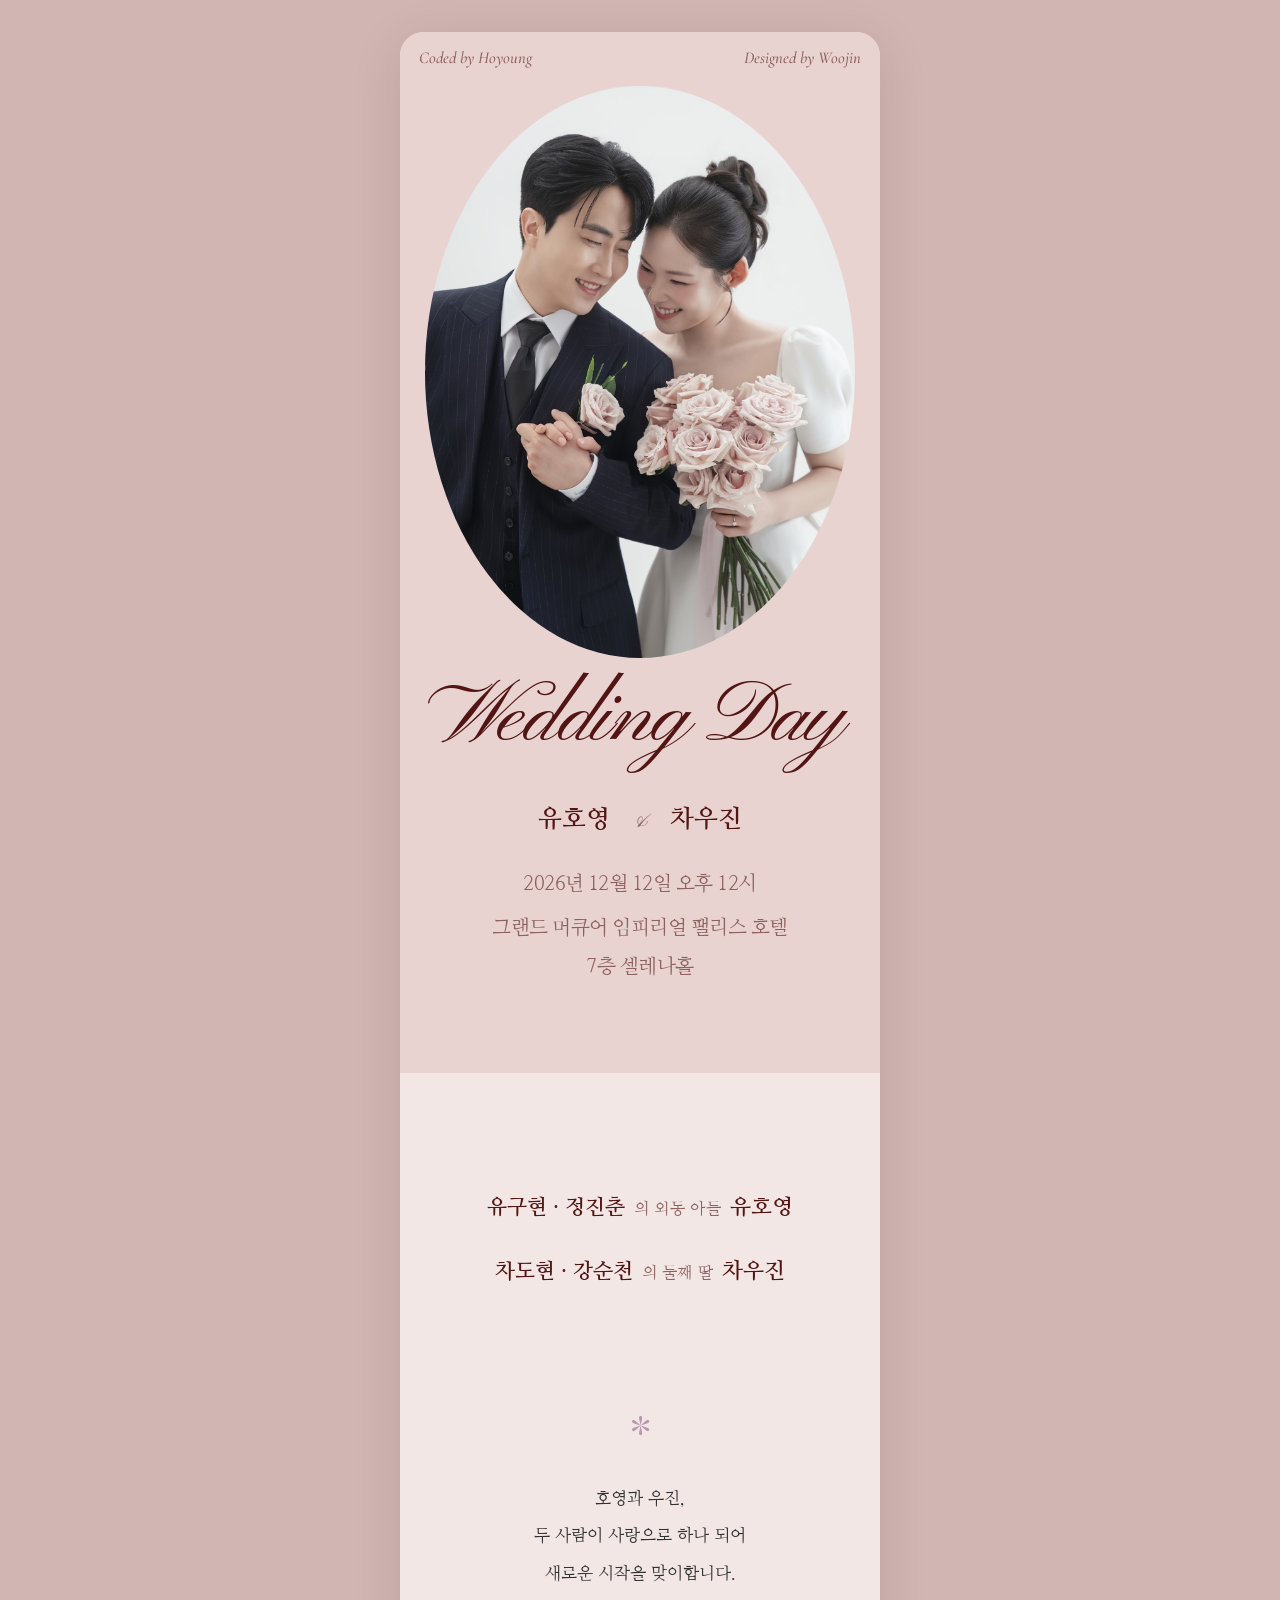
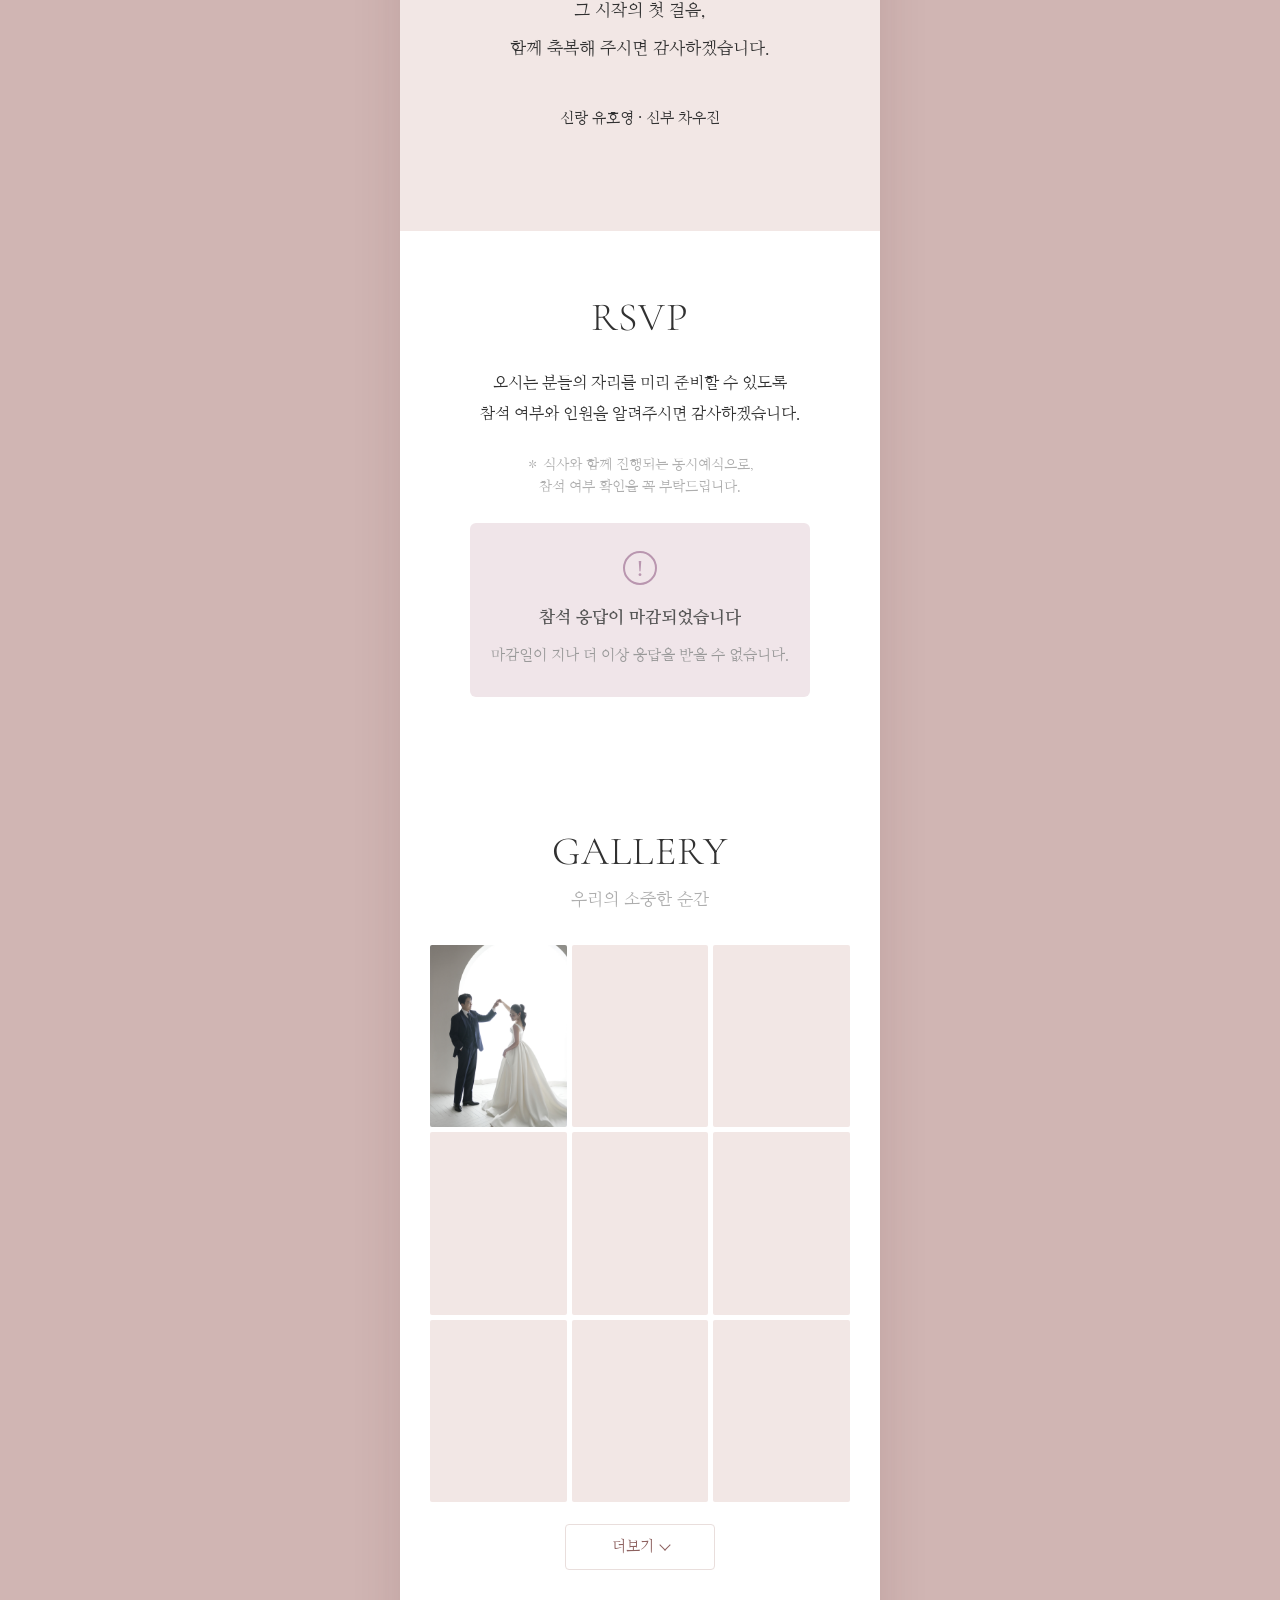
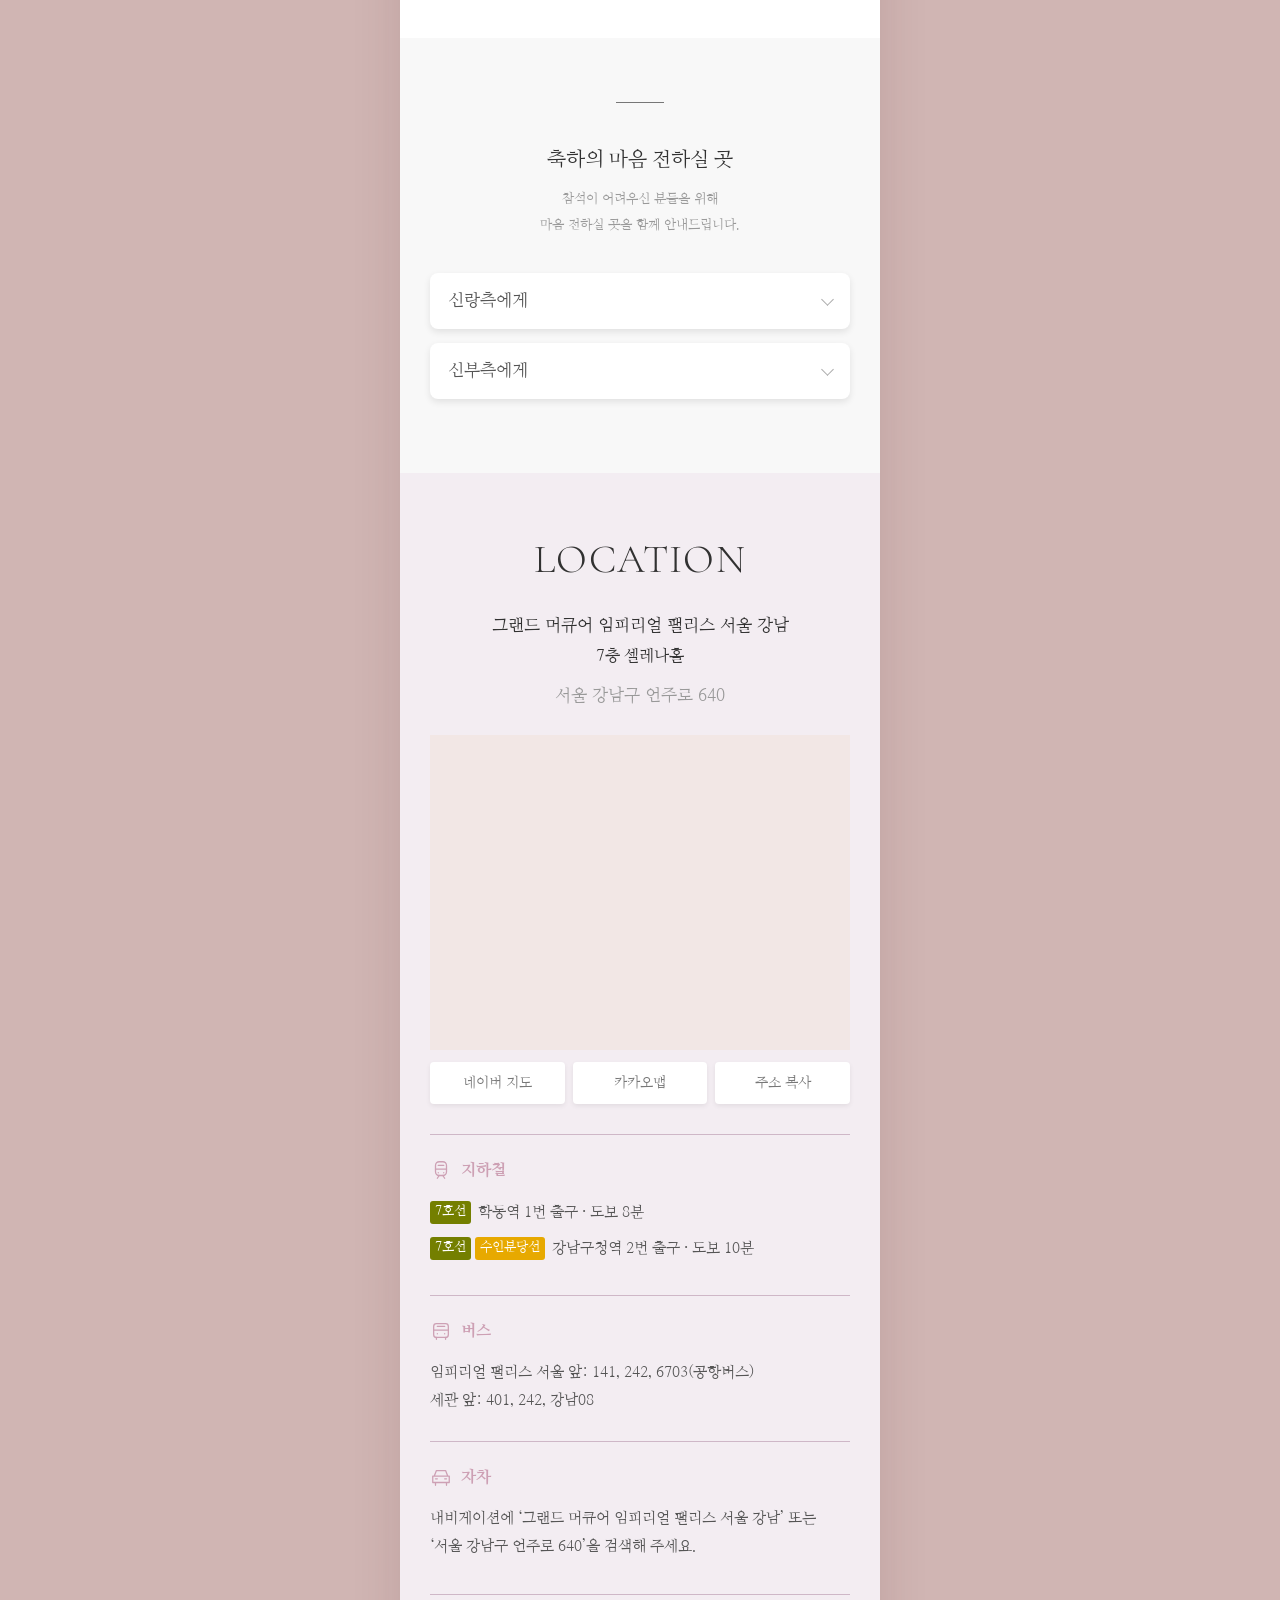
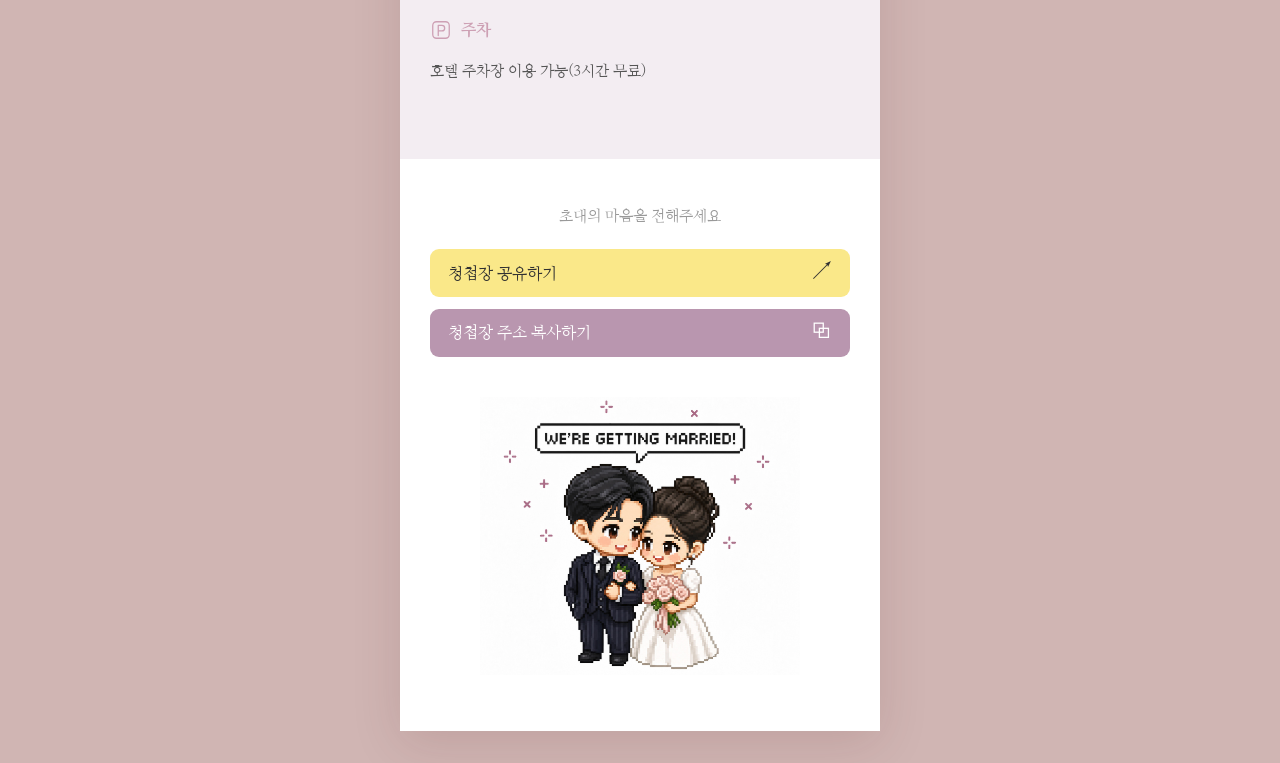
==== commit 97a6a80e: "Add files via upload" ====
--- a/index.html
+++ b/index.html
@@ -1,6 +1,6 @@
 <!doctype html><html lang="ko"><head><meta charset="utf-8"><meta name="viewport" content="width=device-width,initial-scale=1"><title>호영과 우진, 결혼합니다</title><meta name="description" content="2026년 12월 12일 토요일 오후 12시 · 저희의 소중한 날에 함께해 주세요">
 <link rel="canonical" href="https://hoyoung-woojin.github.io/wedding-invitation/">
-<meta property="og:type" content="website"><meta property="og:locale" content="ko_KR"><meta property="og:title" content="유호영 ♥ 차우진 결혼합니다"><meta property="og:description" content="2026년 12월 12일 토요일 오후 12시 · 저희의 소중한 날에 함께해 주세요"><meta property="og:url" content="https://hoyoung-woojin.github.io/wedding-invitation/"><meta property="og:image" content="https://hoyoung-woojin.github.io/wedding-invitation/images/share-photo-v2.jpg"><meta property="og:image:width" content="1200"><meta property="og:image:height" content="630"><meta property="og:image:alt" content="유호영 ♥ 차우진 결혼합니다"><meta name="twitter:card" content="summary_large_image"><meta name="twitter:title" content="유호영 ♥ 차우진 결혼합니다"><meta name="twitter:description" content="2026년 12월 12일 토요일 오후 12시 · 저희의 소중한 날에 함께해 주세요"><meta name="twitter:image" content="https://hoyoung-woojin.github.io/wedding-invitation/images/share-photo-v2.jpg">
+<meta property="og:type" content="website"><meta property="og:locale" content="ko_KR"><meta property="og:title" content="유호영 ♥ 차우진 결혼합니다"><meta property="og:description" content="2026년 12월 12일 토요일 오후 12시 · 저희의 소중한 날에 함께해 주세요"><meta property="og:url" content="https://hoyoung-woojin.github.io/wedding-invitation/"><meta property="og:image" content="https://hoyoung-woojin.github.io/wedding-invitation/images/thumbnail_v2.jpg"><meta property="og:image:width" content="1200"><meta property="og:image:height" content="630"><meta property="og:image:alt" content="유호영 ♥ 차우진 결혼합니다"><meta name="twitter:card" content="summary_large_image"><meta name="twitter:title" content="유호영 ♥ 차우진 결혼합니다"><meta name="twitter:description" content="2026년 12월 12일 토요일 오후 12시 · 저희의 소중한 날에 함께해 주세요"><meta name="twitter:image" content="https://hoyoung-woojin.github.io/wedding-invitation/images/thumbnail_v2.jpg">
 <style>
 
 @import url('https://fonts.googleapis.com/css2?family=Cormorant:ital,wght@1,500&family=Cormorant+Garamond:wght@300&family=Pinyon+Script&display=swap');
